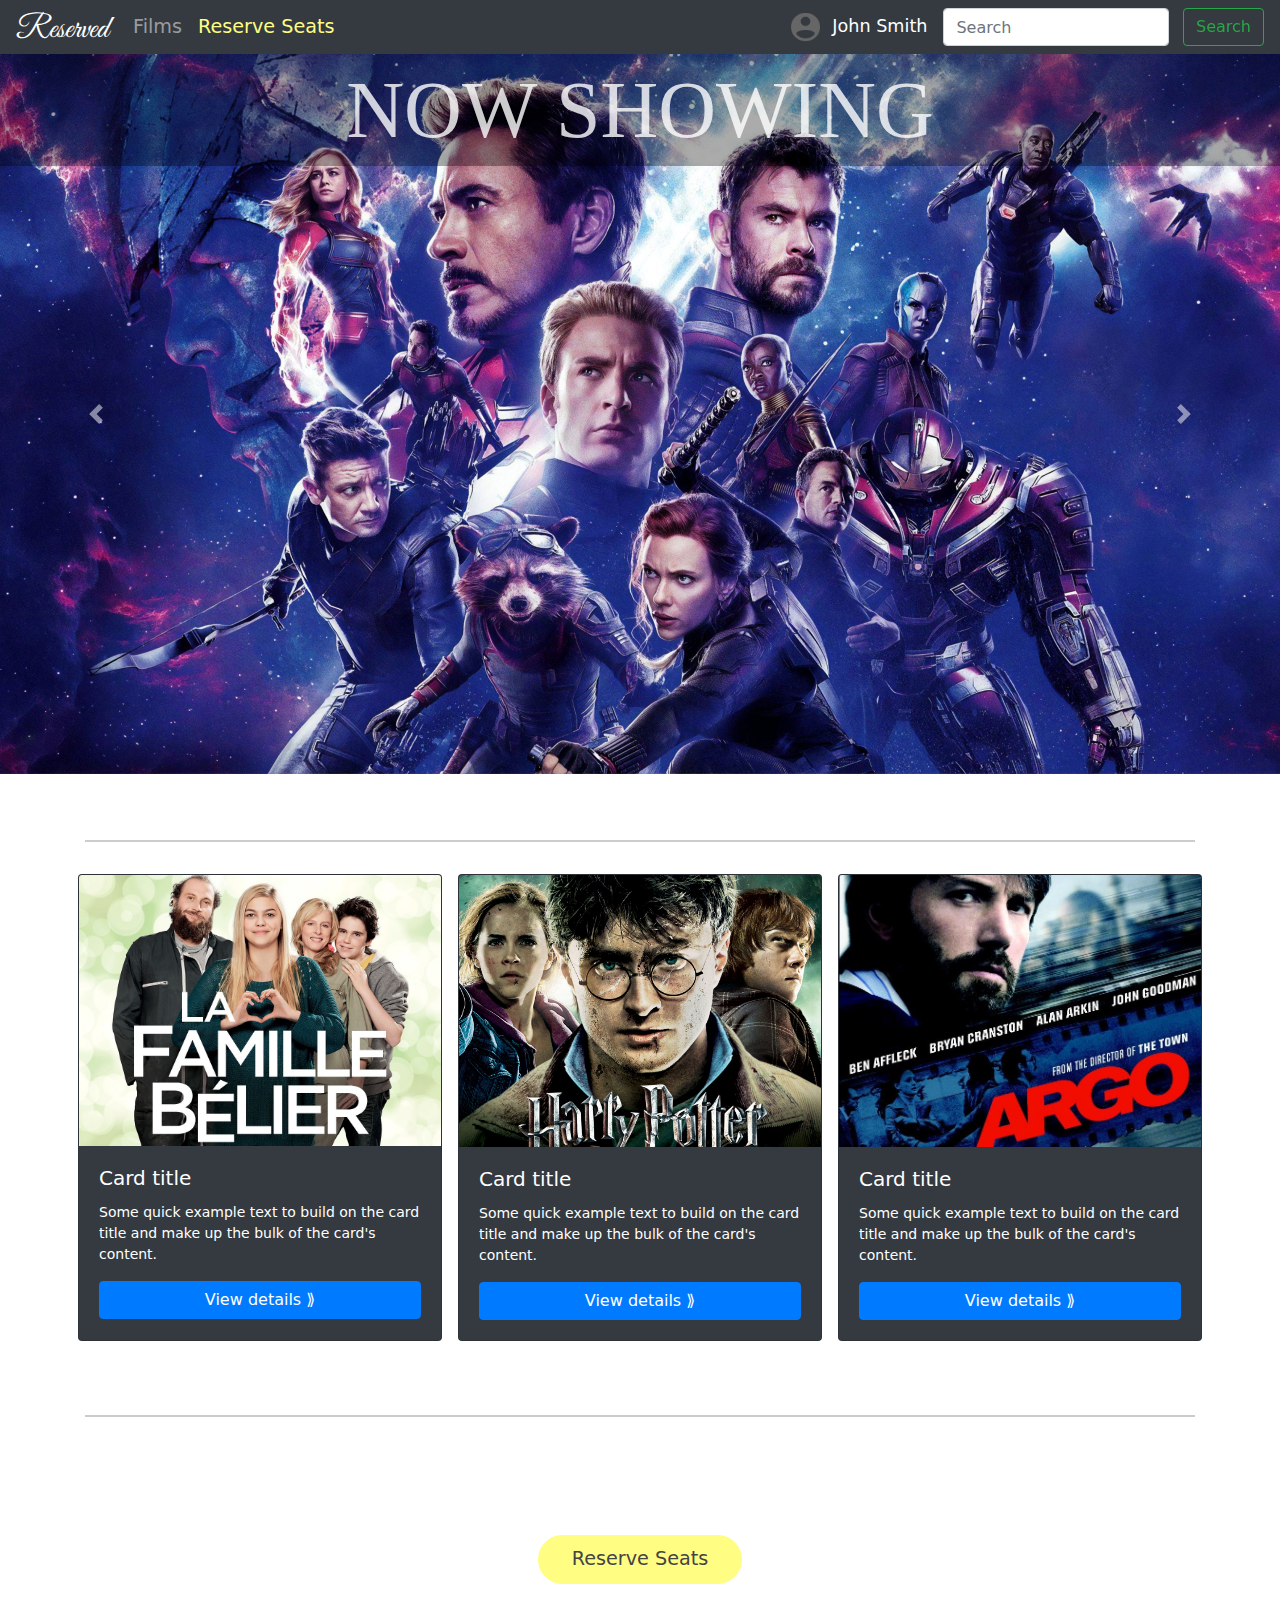
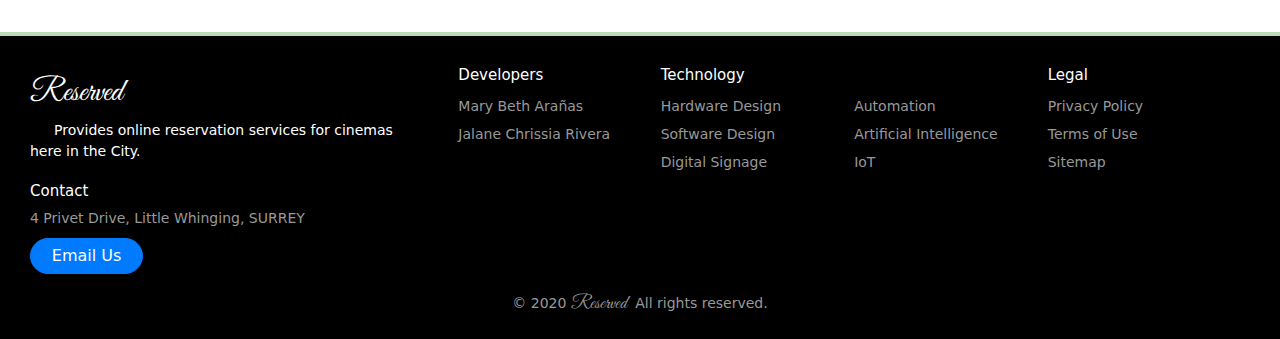
==== index.html @ 089e85db "Minor" ====
<!DOCTYPE html>

<head>
    <meta charset="utf-8">
    <meta name="viewport" content="width=device-width, initial-scale=1, shrink-to-fit=no">
    <link rel="stylesheet" href="css/bootstrap.min.css">
    <link rel="stylesheet" href="css/style.css">
    <title>Reserved</title>
</head>

<body>    
    <nav class="mrs-navigation navbar navbar-expand-lg navbar-dark bg-dark ">
        <a class="mrs-brand navbar-brand" href="index.html">Reserved</a>
        <button class="navbar-toggler" type="button" data-toggle="collapse" data-target="#navbarToggle" aria-controls="navbarToggle" aria-expanded="false" aria-label="Toggle navigation">
            <span class="navbar-toggler-icon"></span>
        </button>
        <div class="collapse navbar-collapse" id="navbarToggle">
            <ul class="mrs-navigation-list navbar-nav mr-auto">
                <li class="mrs-navigation-link nav-item">
                    <a class="nav-link" href="films.html">Films</a>
                </li>
                <li class="mrs-navigation-link mrs-navigation-link-reserve nav-item">
                    <a class="nav-link" href="reserve.html">Reserve Seats</a>
                </li>
                <!--li class="nav-item dropdown">
                    <a class="nav-link dropdown-toggle" href="#" id="navbarDropdown" role="button" data-toggle="dropdown" aria-haspopup="true" aria-expanded="false">
                      Dropdown
                    </a>
                    <div class="dropdown-menu" aria-labelledby="navbarDropdown">
                        <a class="dropdown-item" href="#">Action</a>
                        <a class="dropdown-item" href="#">Another action</a>
                        <div class="dropdown-divider"></div>
                        <a class="dropdown-item" href="#">Something else here</a>
                    </div>
                </li-->
            </ul>
            <section class="mrs-user navigation-link">
                <img class="mrs-user-avatar" src="img/user-avatar.png">
                <span>John Smith</span>
            </section>
            <form class="mrs-nav-search form-inline my-2 my-lg-0">
                <input class="form-control mr-sm-2" type="search" placeholder="Search" aria-label="Search">
                <button class="btn btn-outline-success my-2 my-sm-0" type="submit">Search</button>
            </form>
        </div>
    </nav>
    <main class="mrs-home">
        <div class="mrs-section mrs-now-showing">
            <h2>NOW SHOWING</h2>
            <div class="mrs-now-showing-content">
                <div id="carouselExampleControls" class="carousel slide" data-ride="carousel">
                    <div class="carousel-inner">
                        <div class="carousel-item active">
                            <img src="img/ae/ae-lg.jpeg" class="d-block w-100" alt="...">
                        </div>
                        <div class="carousel-item">
                            <img src="img/lfb/lfb-lg.jpeg" class="d-block w-100" alt="...">
                        </div>
                        <div class="carousel-item">
                            <img src="img/vbr/vbr-lg.png" class="d-block w-100" alt="...">
                        </div>
                    </div>
                    <a class="carousel-control-prev" href="#carouselExampleControls" role="button" data-slide="prev">
                        <span class="carousel-control-prev-icon" aria-hidden="true"></span>
                        <span class="sr-only">Previous</span>
                    </a>
                    <a class="carousel-control-next" href="#carouselExampleControls" role="button" data-slide="next">
                        <span class="carousel-control-next-icon" aria-hidden="true"></span>
                        <span class="sr-only">Next</span>
                    </a>
                </div>
            </div>
        </div>
        <div class="mrs-featured mrs-section container">
            <h2>Featured Films</h2>
            <div class="row mrs-featured-content">
                <div class="mrs-featured-film card col-sm bg-dark">
                    <img src="img/lfb/lfb-sm.jpg" class="card-img-top" alt="...">
                    <div class="card-body">
                        <h5 class="card-title">Card title</h5>
                        <p class="card-text">Some quick example text to build on the card title and make up the bulk of the card's content.</p>
                        <a href="#" class="btn btn-primary">View details &#10219</a>
                    </div>
                </div>

                <div class="mrs-featured-film card col-sm bg-dark">
                    <img src="img/dh/dh2-sm.jpg" class="card-img-top" alt="...">
                    <div class="card-body">
                        <h5 class="card-title">Card title</h5>
                        <p class="card-text">Some quick example text to build on the card title and make up the bulk of the card's content.</p>
                        <a href="#" class="btn btn-primary">View details &#10219</a>
                    </div>
                </div>

                <div class="mrs-featured-film card col-sm bg-dark">
                    <img src="img/ar/ar-sm.jpeg" class="card-img-top" alt="...">
                    <div class="card-body">
                        <h5 class="card-title">Card title</h5>
                        <p class="card-text">Some quick example text to build on the card title and make up the bulk of the card's content.</p>
                        <a href="#" class="btn btn-primary">View details &#10219</a>
                    </div>
                </div>
            </div>
        </div>
        <div class="mrs-reserve-cta mrs-section container">
            <h2>Want to reserve a ticket?</h2>
            <div class="mrs-reserve-cta-content">
                <p class="mrs-paragraph">Reserve ticket now before they run out. Bring your family and friends. Make it an fun day for everyone</p><br>
                <a href="reserve.html" class="mrs-reserve-cta-btn">Reserve Seats</a>
            </div>            
        </div>
    </main>

    <!--100 Tula Para Kay Stella
Argo
Avengers: endgame
La Famille Belier
On Vodka, Beer and Regrets
Harry Potter and the Deathly Hallows - Part 1
Harry Potter and the Deathly Hallows - Part 2
-->

    <script src="js/jquery-3.4.1.slim.min.js"></script>
    <script src="js/popper.min.js"></script>
    <script src="js/bootstrap.min.js"></script>

    <footer class="mrs-footer row">
        <div class="mrs-footer-addr col-sm">
            <h1 class="mrs-brand footer-logo">Reserved</h1>
            <p class="mrs-footer-desc mrs-paragraph">Provides online reservation services for cinemas here in the City.</p>
            <h2>Contact</h2>
            <address>
                  4 Privet Drive, Little Whinging, SURREY<br>
                  <a class="mrs-footer-btn btn btn-primary" href="mailto:jalane.rivera.aws@gmail.com">Email Us</a>
            </address>
        </div>

        <ul class="mrs-footer-nav col-sm">
            <li class="nav-item">
                <h2 class="nav-title">Developers</h2>

                <ul class="nav-ul">
                    <li>
                        <a>Mary Beth Arañas</a>
                    </li>

                    <li>
                        <a>Jalane Chrissia Rivera</a>
                    </li>
                </ul>
            </li>
            <li class="nav-item nav-item-extra">
                <h2 class="nav-title">Technology</h2>
                <ul class="nav-ul nav-ul-extra">
                    <li><a href="#">Hardware Design</a></li>
                    <li><a href="#">Software Design</a></li>
                    <li><a href="#">Digital Signage</a></li>
                    <li><a href="#">Automation</a></li>
                    <li><a href="#">Artificial Intelligence</a></li>
                    <li><a href="#">IoT</a></li>
                </ul>
            </li>

            <li class="nav-item">
                <h2 class="nav-title">Legal</h2>
                <ul class="nav-ul">
                    <li><a href="#">Privacy Policy</a></li>
                    <li><a href="#">Terms of Use</a></li>
                    <li><a href="#">Sitemap</a></li>
                </ul>
            </li>
        </ul>

        <div class="mrs-footer-copy">
            <span>&copy; 2020 <span class="mrs-brand">Reserved</span> All rights reserved.</span>
        </div>
    </footer>
</body>
</html>
---- css/style.css ----
@font-face{
    font-family: "GreatVibes-Regular";
    src: url('../font/GreatVibes-Regular.ttf');
}

@font-face{
    font-family: "Monoton-Regular";
    src: url('../font/Monoton-Regular.ttf');
    /*url('Thonburi-Bold.eot');*/ /* IE */
}

@font-face{
    font-family: "Anton-Regular";
    src: url('../font/Anton-Regular.ttf');
}

html{
    width: 100%;
    overflow-x: hidden;
}

body{
    background-image: url('../img/admission-2974645_1920.jpg');
    background-repeat: no-repeat;
    background-size: cover;
    color: white;
    font-family: acumin-pro, system-ui, sans-serif;
    margin: 0;
    display: grid;
    grid-template-rows: auto 1fr auto;
    font-size: 14px;
    align-items: start;
    min-height: 100vh;
    width: 100%;
}

main{
  width: 100%;
  margin: 64px 0 32px 0;
}

main.mrs-home{
  margin-top: 0px;
}

.mrs-navigation{
    z-index: 501;
    font-size: 1.1rem;
    line-height: 1.0em
}

.mrs-brand{
    font-family: "GreatVibes-Regular",sans-serif !important;
    font-size: 2.0rem;
    margin-top: 8px;
}

.mr-brand.nav-brand{  
    margin-left: 24px;
    margin-right: 24px; 
}

.mrs-navigation-list > .mrs-navigation-link{
    alignment-baseline: baseline;
    font-size: 1.2rem;
    /*font-weight: 600;
    margin: auto 4px;*/
}

.mrs-navigation-list > .mrs-navigation-link, .mrs-nav-search{
    text-align-last: left;
    display: block;
}

.mrs-navigation-link.mrs-navigation-link-reserve > a{
    color: #FFFD82 !important;
}

.mrs-navigation-link.mrs-navigation-link-reserve:hover > a{
    text-decoration: underline;
    color: #FFFFE8 !important;
}

.mrs-navigation-link.mrs-navigation-link-reserve.active > a{
    text-decoration: underline;
}

.mrs-user{
    /*text-align: right;*/
    padding: 0 16px;
}

.mrs-user > span{
    vertical-align: middle;
}

.mrs-user-avatar{
    width: 2.4rem;
    padding-right: 4px;
}

@media (max-width: 992px){
    section.mrs-user{
        padding: 8px;
        background-color: #FFFD82;
        color: #555;
    } 
}

.mrs-section{
    margin-top: 16px;
    margin-bottom: 16px;
}

.mrs-section > h2{
    text-align: center;
    margin-top: 16px;
    margin-bottom: 24px;
    padding-bottom: 8px;
    font-family: "Anton-Regular";
    font-size: 2.5em;
    border-bottom: 2px solid #CCCCCC;
    display: block;
}

.mrs-paragraph{
    text-indent: 24px;
}

.mrs-now-showing{
    margin: 0;
}

.mrs-now-showing > h2{
    color: rgba(255, 255, 255, 0.8);
    position: absolute;
    top: 38px;
    padding: 8px 8px;
    width: 100%;
    text-align: center;
    display: inline;
    z-index: 500;
    font-size: 5.0rem !important;
    background-color: rgba(0, 0, 0, 0.33);
    border-bottom: none;
    max-height: 320px
}

.mrs-featured-content > .card{
    margin: 8px;
    padding: 0;
}

.mrs-featured-film a{
    display: block;
}

.mrs-reserve-cta-content > p{
    width: 92%;
    font-size: 1.2rem;
    text-indent: 5.0rem;
}

.mrs-reserve-cta-btn{
    padding: 8px 32px;
    background-color: #FFFD82;
    border-radius: 36px;
    font-size: 1.2rem;
    color: #444444;
    border: 2px solid #FFFD82;
    width: fit-content;
    display: block;
    margin: 0 auto;
}

.mrs-reserve-cta-btn:hover{
    text-decoration: none;
    color: #FFFD82;
    background-color: transparent;
}

.mrs-films{  
    margin: 24px;
}

.mrs-films > .card.mrs-film{  
    background: transparent!important;
    border: none;
}

.card.mrs-film {
    position: relative;
    overflow: hidden;
}

.card:hover .mrs-film-img:before {
    bottom: 0;
}

.card .mrs-film-img img {
    width: 100%;
    transition: 0.5s;
}

.card:hover .mrs-film-img img {
    filter: blur(2px);
    transform: translateY(-30px);
}

.mrs-film-details {
    position: absolute;
    padding: 24px;
    width: 100%;
    height: 74%;
    bottom: -290px;
    left: 0;
    box-sizing: border-box;
    transition: 0.5s;
    z-index: 2;
}

.card:hover .mrs-film-details {
    bottom: 0;
}

.mrs-film-details h2 {
    color: #fff;
    margin: 0;
    padding: 0;
    font-size: 20px;
    text-overflow: ellipsis;
    white-space: nowrap;
    overflow: hidden;
}

.card:hover .mrs-film-details h2 {
    color: #fff;
    margin: 0;
    padding: 0;
    font-size: 20px;
    text-overflow: unset;
    white-space: unset;
    overflow: unset;
}

.mrs-film-details h2 span {
    font-size: 14px;
    color: #ff9800;
}

.mrs-film-rating {
    position: relative;
    padding: 5px, 0;
}

.mrs-film-rating .fa {
    color: #f7f406;
    margin-right: 2px;
    font-size: 16px;
}

.mrs-film-rating span {
    color: #fff;
    padding: 0 5px;
}

.mrs-film-tags {
    position: relative;
    margin-top: 5px;
}

.mrs-film-tags span {
    padding: 2px 5px;
    margin-right: 2px;
    color: #fff;
    display: inline-block;
    border-radius: 4px;
}

.mrs-film-tags span.fantasy {
    background: #7206f7;
}

.mrs-film-tags span.scifi {
    background: #f70661;
}

.mrs-film-info {
    margin-top: 8px;
    color: #fff;
}

.mrs-film-info p {
    margin: 15px, 10px;
}

/*.star {
    position: relative;
}

.star h4 {
    margin: 0;
    padding: 0;
    font-size: 20px;
    color: #f7f406
}

.star ul {
    margin: 10px 0 0;
    padding: 0;
    display: flex;
}

.star ul li {
    list-style: none;
    width: 45px;
    height: 45px;
    background: #fff;
    border-radius: 50%;
    overflow: hidden;
    margin-right: 6px;
    border: 2px solid #fff;
}

.star ul li img {
    width: 100%;
}*/

.mrs-reserve-film > div{
    padding: 0;
}

.mrs-reserve-sched{
    /*background-color: #343a40d6;*/
    border: none;
}

.mrs-reserve-sched-table{
    margin: 0 auto;
}

.mrs-reserve-title{
    font-size: 2.0rem;
    color: white;
    text-transform: capitalize;
}

.mrs-reserve-sched-table thead tr{
    color: #444444;
    background-color: #FFFD82;
}

.mrs-reserve-sched-table tbody{
    color: white;
}

.mrs-reserve-sched-table tr{
    text-align: center;
    line-height: 1.4em;
}

.mrs-reserve-sched-table a{
    text-decoration: none;
    padding: .2rem 1.2rem;
    color: #444444;
    background-color: #FFFD82;
    border-radius: 1.0rem;
    border: 2px solid #FFFD82;
}

.mrs-reserve-search{
    margin-top: 64px;
    margin-bottom: 64px;
}

.mrs-reserve-search .form-group {
    width: 100%;
}

.mrs-reserve-search input[type="search"]{
    background-color: transparent;
    border-left: 0px;
    border-right: 0px;
    border-top: 0px;
    border-radius: 0px;
    text-align: center;
    color: white;
    font-size: 1.4rem;
}

.mrs-reserve-search input[type="search"]:focus{
    border: none;
}

.mrs-reserve-search-results{
    font-size: 0.8rem;
}

.mrs-reserve-search-results .mrs-film-details {
    position: absolute;
    padding: 24px;
    width: 100%;
    height: 74%;
    bottom: -180px;
    left: 0;
    box-sizing: border-box;
    transition: 0.5s;
    z-index: 2;
}

.mrs-reserve-search-results > p{
    font-size: 1.4rem;
    display: block;
    text-align: center;
    text-transform: uppercase;
}

/**.mrs-film-details {
    bottom: -290px;
}**/

/*FOOTER CSS*/

.mrs-footer {
    display: flex;
    flex-flow: row wrap;
    padding: 30px 30px 20px 30px;
    background-color: black;
    border-top: 4px solid #BAD9B5;
}

.mrs-footer > * {
    flex:  1 100%;
}

.mrs-footer-addr {
    margin-right: 1.25em;
}

.mrs-footer-addr h2 {
    margin-top: 1.3em;
    font-size: 15px;
    font-weight: 400;
}

.nav-title {
    font-weight: 400;
    font-size: 15px;
}

.mrs-footer address {
    font-style: normal;
    color: #999;
}

.mrs-footer-btn {
    display: flex;
    align-items: center;
    justify-content: center;
    height: 36px;
    max-width: max-content;
    border-radius: 100px;
    line-height: 0;
    margin: 0.6em 0;
    font-size: 1rem;
    padding: 0 1.3em;
}

.mrs-footer ul {
    list-style: none;
    padding-left: 0;
}

.mrs-footer li {
    line-height: 2em;
}

.mrs-footer a {
    text-decoration: none;
}

.mrs-footer-nav {
    display: flex;
    flex-flow: row wrap;
}

.mrs-footer-nav > * {
    flex: 1 50%;
    margin-right: 1.25em;
}

.nav-ul a {
    color: #999;
}

.nav-ul-extra {
    column-count: 2;
    column-gap: 1.25em;
}

.mrs-footer-copy {
    display: block;
    color: #999;
    text-align: center;
}

.mrs-footer-copy .mrs-brand{
  font-size: 1.2rem;
  margin-right: 4px;
}
  
.mrs-footer-copy-links {
    display: flex;
    align-items: center;
}

.heart {
    color: #2f2f2f;
}

@media screen and (min-width: 24.375em) {
    .mrs-footer-legal .mrs-footer-legal-links {
      margin-left: auto;
    }
}

@media screen and (min-width: 40.375em) {
    .mrs-footer-nav > * {
        flex: 1;
    }
    
    .nav-item-extra {
        flex-grow: 2;
    }
    
    .mrs-footer-addr {
        flex: 1 0px;
    }
    
    .mrs-footer-nav {
        flex: 2 0px;
    }
}
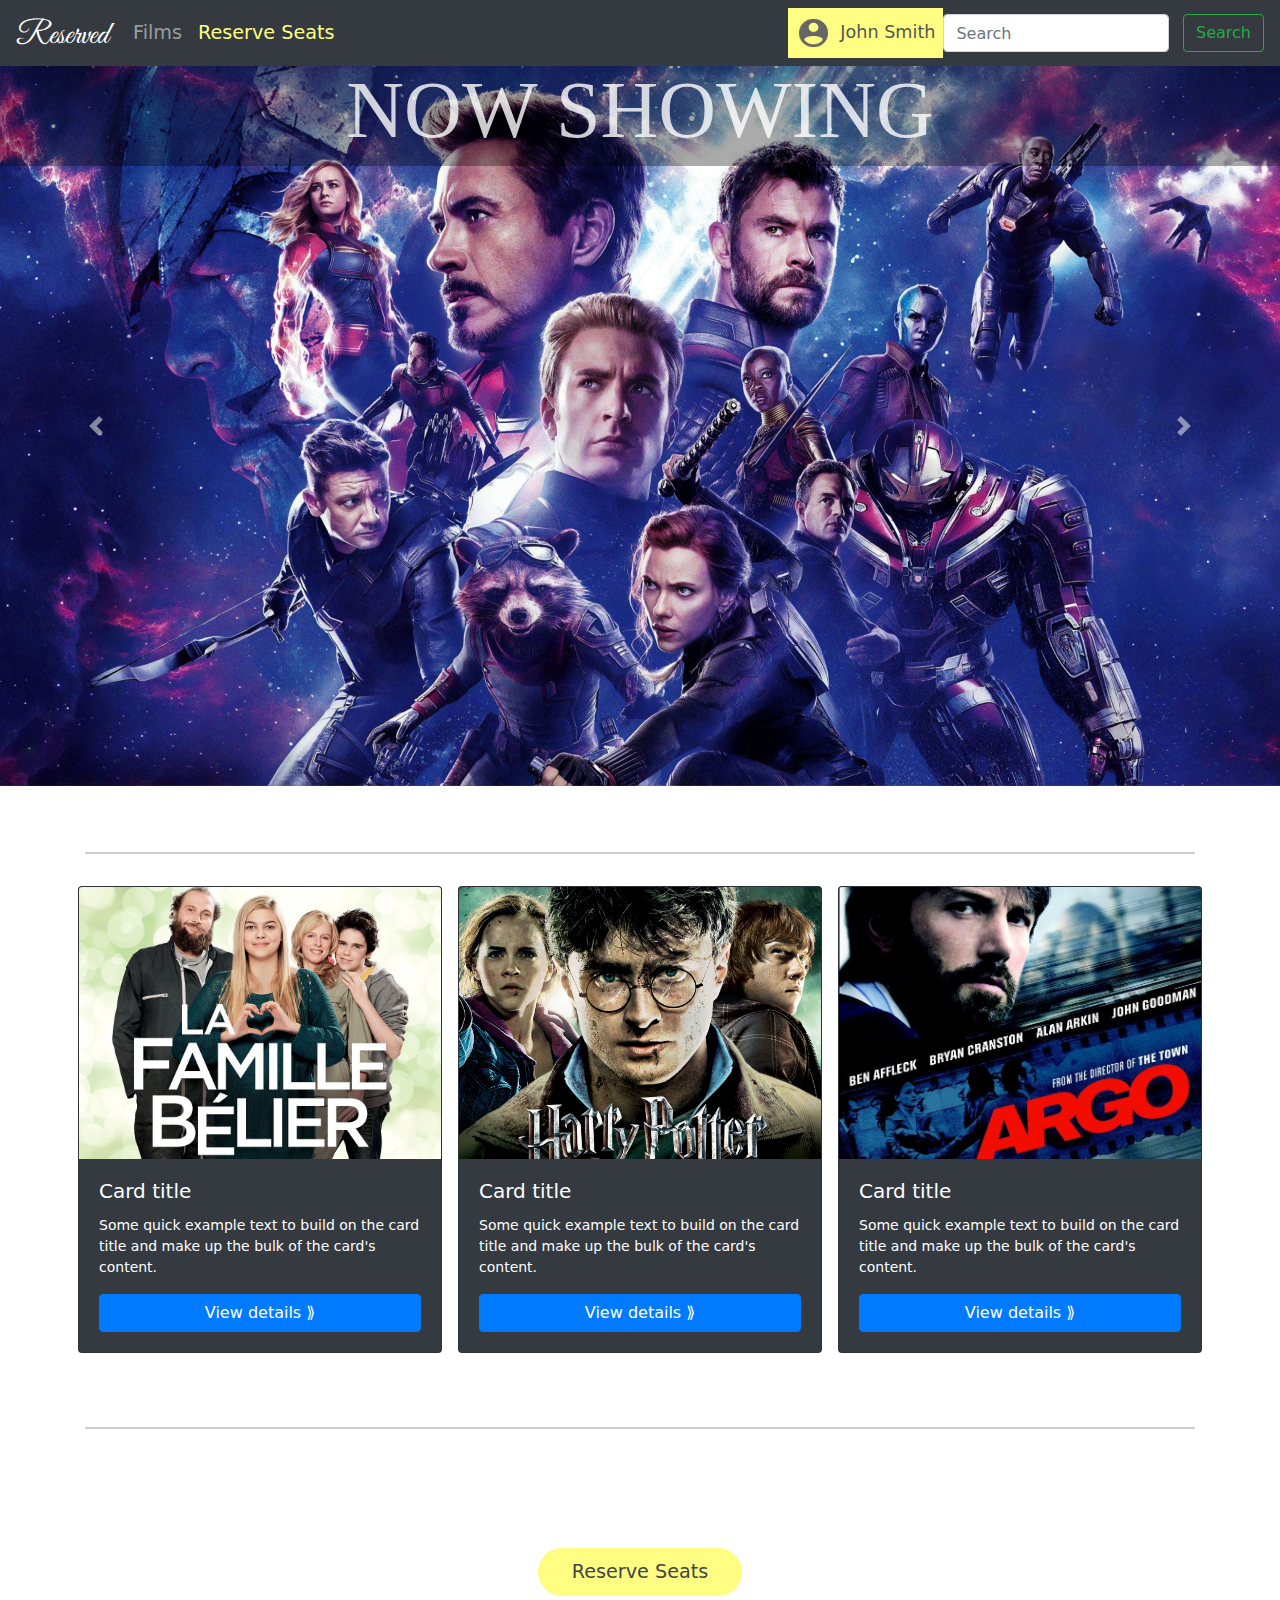
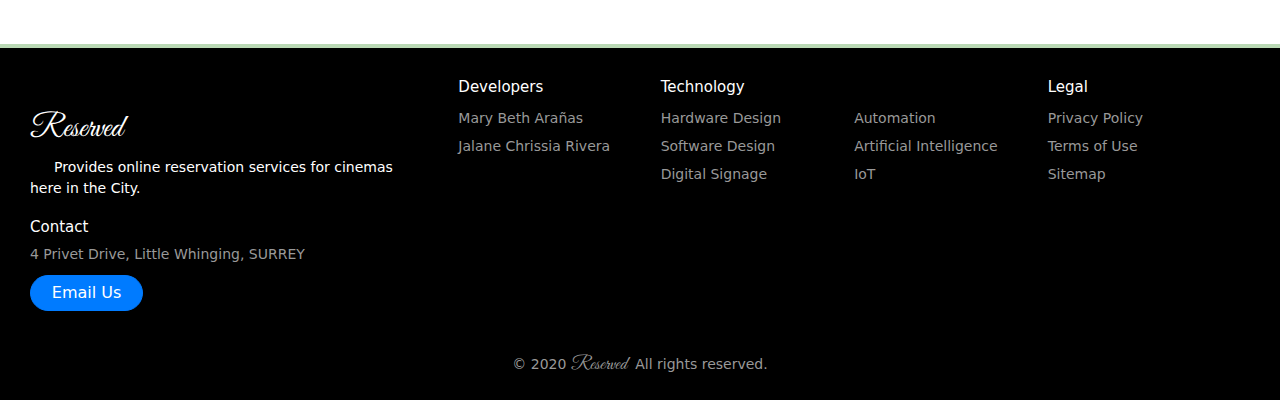
==== commit 0375ad7a: "reserved-movies.html and some minor updates" ====
--- a/index.html
+++ b/index.html
@@ -5,7 +5,7 @@
     <meta name="viewport" content="width=device-width, initial-scale=1, shrink-to-fit=no">
     <link rel="stylesheet" href="css/bootstrap.min.css">
     <link rel="stylesheet" href="css/style.css">
-    <title>Reserved</title>
+    <title>Reserved Home</title>
 </head>
 
 <body>    
--- a/css/style.css
+++ b/css/style.css
@@ -43,6 +43,9 @@
   margin-top: 0px;
 }
 
+.row > div{
+    padding-top: 24px;
+}
 .mrs-navigation{
     z-index: 501;
     font-size: 1.1rem;
@@ -97,14 +100,6 @@
 .mrs-user-avatar{
     width: 2.4rem;
     padding-right: 4px;
-}
-
-@media (max-width: 992px){
-    section.mrs-user{
-        padding: 8px;
-        background-color: #FFFD82;
-        color: #555;
-    } 
 }
 
 .mrs-section{
@@ -211,8 +206,8 @@
     position: absolute;
     padding: 24px;
     width: 100%;
-    height: 74%;
-    bottom: -290px;
+    height: 52%;
+    bottom: -60%;
     left: 0;
     box-sizing: border-box;
     transition: 0.5s;
@@ -222,6 +217,16 @@
 .card:hover .mrs-film-details {
     bottom: 0;
 }
+
+.mrs-film-details  .mrs-film-info, .mrs-film-reserve{
+    display: none;
+}
+
+.card:hover .mrs-film-details .mrs-film-info, .mrs-film-reserve{
+    bottom: 0;
+    display: unset;
+}
+
 
 .mrs-film-details h2 {
     color: #fff;
@@ -291,8 +296,10 @@
 }
 
 .mrs-film-info p {
-    margin: 15px, 10px;
-}
+    margin: 15px 10px;
+}
+
+
 
 /*.star {
     position: relative;
@@ -335,7 +342,7 @@
     border: none;
 }
 
-.mrs-reserve-sched-table{
+.mrs-table{
     margin: 0 auto;
 }
 
@@ -345,21 +352,21 @@
     text-transform: capitalize;
 }
 
-.mrs-reserve-sched-table thead tr{
+.mrs-table thead tr{
     color: #444444;
     background-color: #FFFD82;
 }
 
-.mrs-reserve-sched-table tbody{
+.mrs-table tbody{
     color: white;
 }
 
-.mrs-reserve-sched-table tr{
+.mrs-table tr{
     text-align: center;
     line-height: 1.4em;
 }
 
-.mrs-reserve-sched-table a{
+.mrs-table a{
     text-decoration: none;
     padding: .2rem 1.2rem;
     color: #444444;
@@ -540,4 +547,434 @@
     .mrs-footer-nav {
         flex: 2 0px;
     }
+}
+
+.mrs-film-reserve a{
+    text-decoration: none;
+    padding: .2rem 1.2rem;
+    color: #444444;
+    background-color: #FFFD82;
+    border-radius: 1.0rem;
+    border: 2px solid #FFFD82;
+}
+
+/* The Modal (background) */
+.modal {
+  display: none; /* Hidden by default */
+  position: fixed; /* Stay in place */
+  z-index: 1; /* Sit on top */
+  left: 0;
+  top: 0;
+  width: 100%; /* Full width */
+  height: 100%; /* Full height */
+  overflow: auto; /* Enable scroll if needed */
+  background-color: rgb(0,0,0); /* Fallback color */
+  background-color: rgba(0,0,0,0.4); /* Black w/ opacity */
+}
+
+/* Modal Content/Box */
+.modal-content {
+  background-color: #fefefe;
+  margin: 15% auto; /* 15% from the top and centered */
+  padding: 20px;
+  border: 1px solid #888;
+  width: 80%; /* Could be more or less, depending on screen size */
+  color: #000000;
+  font-size: 62.5%; 
+}
+
+/* The Close Button */
+/*.close {
+  color: #aaa;
+  float: right;
+  font-size: 28px;
+  font-weight: bold;
+}
+
+.close:hover,
+.close:focus {
+  color: black;
+  text-decoration: none;
+  cursor: pointer;
+}*/
+
+/*MODAL CONTENT*/
+
+.main-wrapper
+{
+    border-radius: 15px 15px 15px 15px;
+    -moz-border-radius: 15px 15px 15px 15px;
+    -webkit-border-radius: 15px 15px 15px 15px;
+    border: none;
+    -webkit-box-shadow: 0px 20px 10px 10px rgba(0,0,0,0.1);
+    -moz-box-shadow: 0px 20px 10px 10px rgba(0,0,0,0.1);
+    box-shadow: 0px 20px 10px 10px rgba(0,0,0,0.1);
+}
+
+.basket-header
+{
+    border-radius: 15px 0 0 0;
+    -moz-border-radius: 15px 0 0 0;
+    -webkit-border-radius: 15px 0 0 0;
+    padding-left: 25px !important;
+}
+
+.creditcard-header
+{
+    border-radius: 0 15px 0 0;
+    -moz-border-radius: 0 15px 0 0;
+    -webkit-border-radius: 0 15px 0 0;
+    padding-left: 35px !important;
+}
+
+.panel-wrapper
+{
+}
+
+.panel-header
+{
+    background: #166D9A;
+    height: 80px;
+    padding: 15px 20px 0 20px;
+}
+
+.panel-wrapper .basket-header .column-titles
+{
+    color: #A2C6DD;
+    padding: 0;
+    margin: 0;
+    /* font-family: 'Anton', sans-serif; */
+    display: none;
+    visibility: hidden;
+}
+
+.fix-overflow
+{
+    padding-right: 5px !important;
+}
+
+.panel-wrapper .basket-body
+{
+    overflow-x: hidden;
+    overflow-y: auto;
+}
+
+.panel-wrapper .creditcard-body
+{
+    padding: 30px 40px 0 40px;
+}
+
+.panel-wrapper .panel-body
+{
+    font-weight: 400;
+    font-size: 1.2em;
+    outline: none !important;
+    min-height: 350px;
+    max-height: 350px;
+}
+
+.basket-body
+{
+    background: #F9F9F9;
+}
+
+.creditcard-body
+{
+    background: white;
+}
+
+.basket-body .row.product
+{
+    margin: 5px 0 5px 0;
+    padding:  5px 0 5px 0;
+    border-bottom: solid 1px #eeeeee;
+}
+
+.basket-body .row.product div
+{
+    color: #777879;
+    padding: 0 10px 0 10px;
+}
+
+.basket-body .row.product .product-image
+{
+}
+
+.product-image img
+{
+    -o-object-fit: contain;
+    object-fit: contain;
+    width: 100%;
+    min-width: 100%;
+    max-width: 100%;
+    max-height: 80px;
+}
+
+.card-wrapper
+{
+    height: 100%;
+}
+
+.padding-top-10
+{
+    padding-top: 10px !important;
+}
+
+.padding-top-20
+{
+    padding-top: 20px !important;
+}
+
+.padding-horizontal-40
+{
+    padding: 0 40px 0 40px;
+}
+
+.align-right
+{
+    text-align: right;
+}
+
+.align-center
+{
+    text-align: center;
+}
+
+.emphasized
+{
+    /* font-family: 'Anton', sans-serif; */
+    /* font-family: 'Roboto Condensed', sans-serif; */
+    /* font-family: 'Raleway', sans-serif; */
+    font-family: 'Open Sans', sans-serif;
+    font-weight: 600;
+    font-size: 1.6em;
+    color: white;
+}
+
+.description
+{
+    /* font-family: 'Anton', sans-serif; */
+    /* font-family: 'Roboto Condensed', sans-serif; */
+    /* font-family: 'Raleway', sans-serif; */
+    font-family: 'Open Sans', sans-serif;
+    font-weight: 400;
+    font-size: 1.2em;
+    color: #A2C6DD;
+}
+
+.panel-footer
+{
+    padding-top: 10px;
+    height: 150px;
+}
+
+.basket-footer
+{
+    background: #166D9A;
+    border-radius: 0 0 0 15px;
+    -moz-border-radius: 0 0 0 15px;
+    -webkit-border-radius: 0 0 0 15px;
+}
+
+.basket-footer .title, .basket-footer .subtitle
+{
+}
+
+.creditcard-footer
+{
+    background: white;
+    border-radius: 0 0 15px 0;
+    -moz-border-radius: 0 0 15px 0;
+    -webkit-border-radius: 0 0 15px 0;
+    padding: 75px 30px 0 30px;
+}
+
+.basket-footer .row .subtitle, .basket-footer .row .title
+{
+}
+
+.panel-footer hr
+{
+    margin: 3px 0 3px 0;
+    display: block;
+    height: 1px;
+    border: 0;
+    border-top: 1px solid #197fb3;
+    padding: 0;
+}
+
+.panel-footer button
+{
+    border: solid 1px #166D9A;
+    background: #166D9A;
+    font-family: 'Open Sans', sans-serif;
+    font-weight: 600;
+    color: white;
+    font-size: 1.3em;
+    text-transform: uppercase;
+    padding: 10px 15px 11px 15px;
+    border-radius: 5px;
+    -moz-border-radius: 5px;
+    -webkit-border-radius: 5px;
+}
+
+.panel-footer button:hover
+{
+    cursor: pointer;
+}
+
+button.cancel
+{
+    background: white;
+    color: #166D9A;
+}
+
+button.cancel:hover
+{
+    background: #ff0000;
+    border-color: #ff0000;
+    color: white;
+}
+
+button.confirm:hover
+{
+    background: #00b300;
+    border-color: #00b300;
+    color: white;
+}
+
+.dive
+{
+    margin-top: 5px;
+}
+
+.sub
+{
+    font-size: 75%;
+    color: #aaaaaa;
+}
+
+.very
+{
+    font-size: 2.1em;
+}
+
+.creditcard-body form
+{
+    font-size: 1.3em;
+}
+ 
+.creditcard-body form i.fa
+{
+    margin-right: 10px;
+    color: #166D9A;
+}
+
+.creditcard-body form fieldset
+{
+    border-bottom: dotted 2px #D0D0D0;
+    margin-bottom: 25px;
+}
+
+.creditcard-body form input
+{
+    border: none;
+    font-weight: 600;
+    color: #555555;
+    width: 85%;
+    outline: none;
+}
+
+.creditcard-body form input::placeholder
+{
+    color: #D0D0D0;
+}
+
+.creditcard-body form label
+{
+    color:  #aaaaaa;
+}
+
+.additional
+{
+    font-weight: 300;
+    font-size: 80%;
+}
+
+.fa-info-circle
+{
+    color: #aaaaaa !important;
+}
+
+span.month.focused.active
+{
+    background: #166D9A !important;
+    background-image: none !important;
+}
+
+
+@media (max-width: 992px)
+{
+}
+
+@media (max-width: 767px)
+{
+    
+    .basket-header
+    {
+        border-radius: 15px 15px 0 0;
+        -moz-border-radius: 15px 15px 0 0;
+        -webkit-border-radius: 15px 15px 0 0;
+    }
+    
+    .basket-footer
+    {
+        background: #166D9A;
+        border-radius: 0;
+        -moz-border-radius: 0;
+        -webkit-border-radius: 0;
+    }    
+    
+    .creditcard-header
+    {
+        border-radius: 0;
+        -moz-border-radius: 0;
+        -webkit-border-radius: 0;
+    }
+    
+    .creditcard-footer
+    {
+        border-radius: 0 0 15px 15px;
+        -moz-border-radius: 0 0 15px 15px;
+        -webkit-border-radius: 0 0 15px 15px;
+    }
+    
+}
+
+
+
+
+/* Adjustments using Bootstrap breakpoints */
+
+@media (min-width: 576px) {
+
+}
+
+@media (min-width: 768px) {
+
+
+}
+
+@media (min-width: 992px) {    
+    section.mrs-user{
+        padding: 8px;
+        background-color: #FFFD82;
+        color: #555;
+    }
+
+}
+
+@media (min-width: 1200px) {
+
+
 }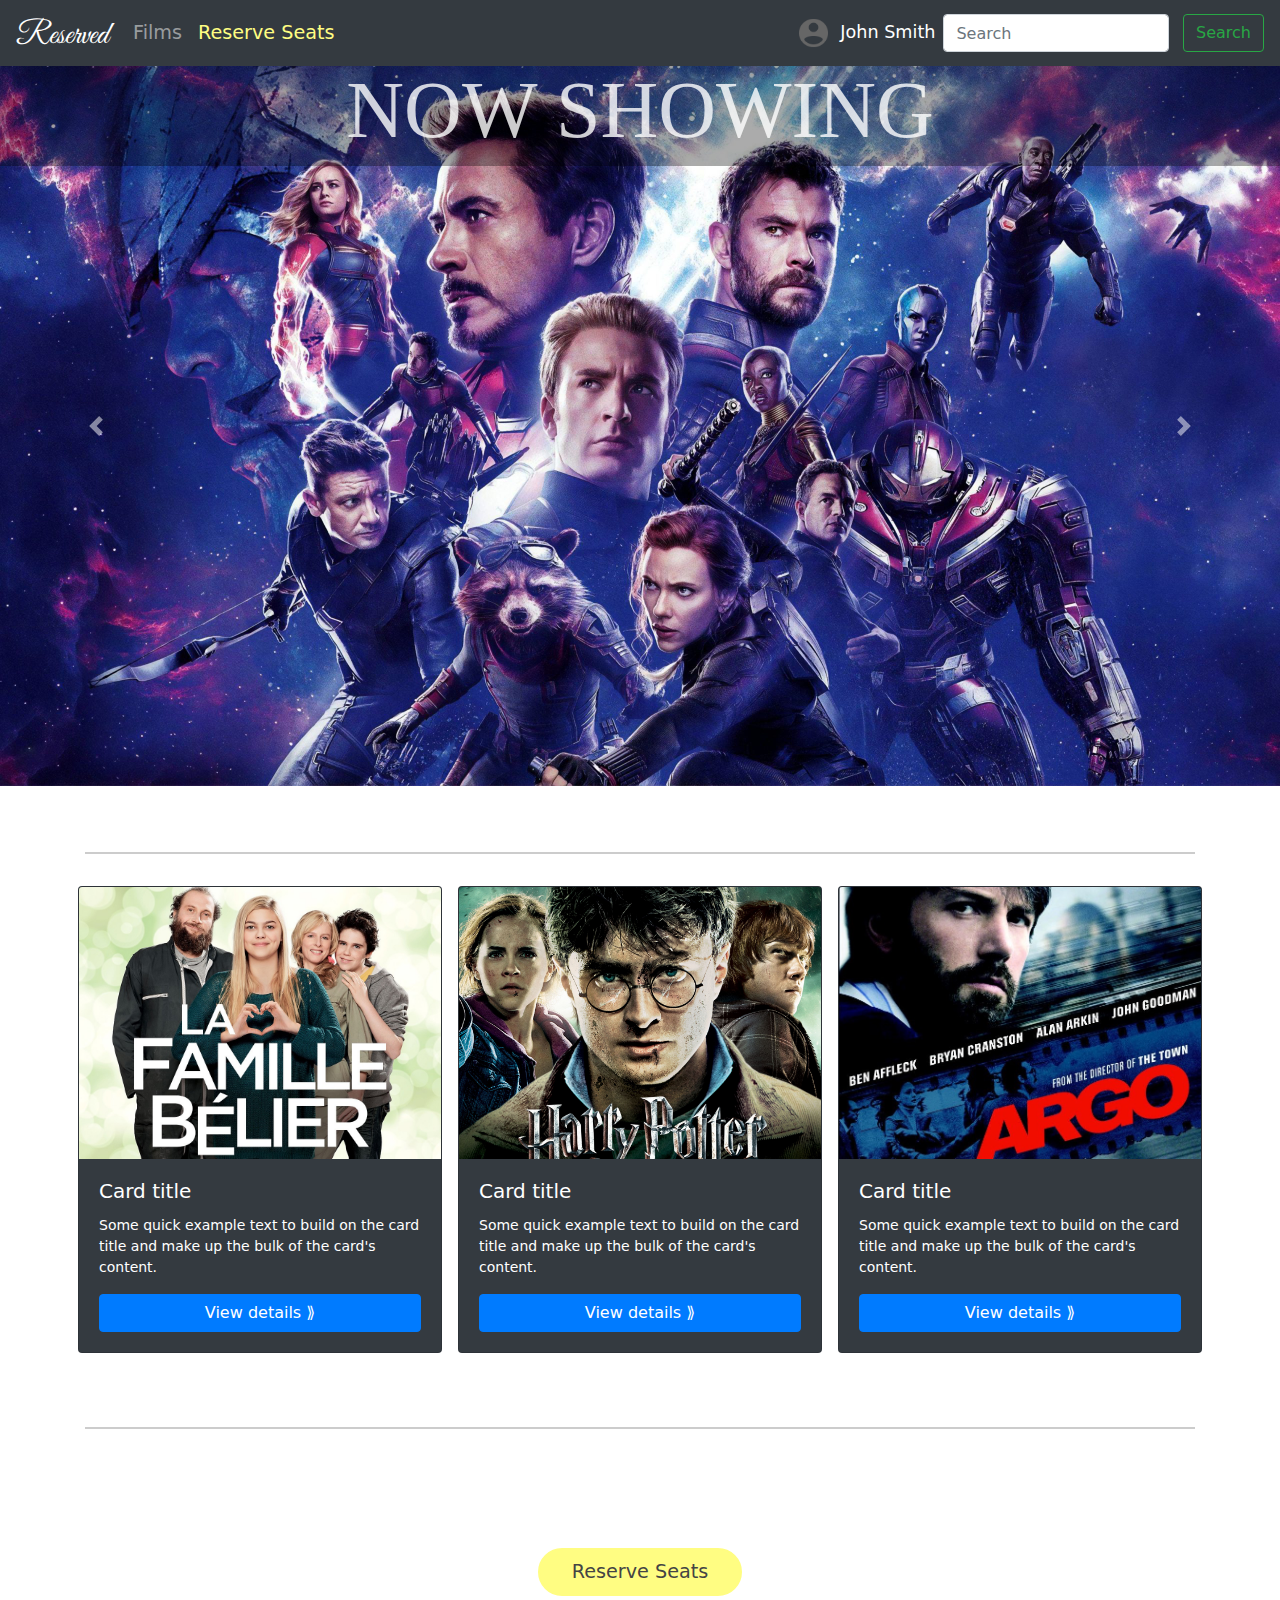
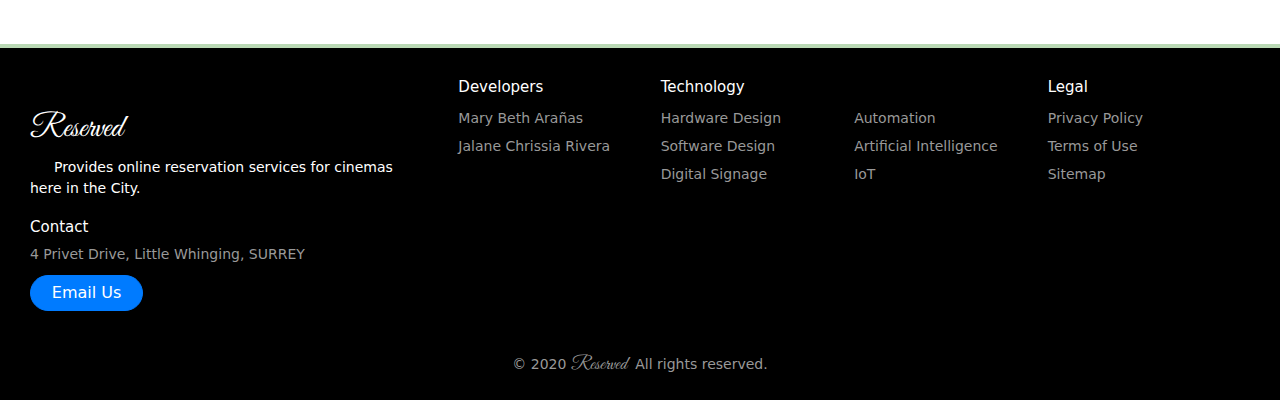
==== commit 594f3f5a: "Submitted static pages" ====
--- a/index.html
+++ b/index.html
@@ -5,7 +5,7 @@
     <meta name="viewport" content="width=device-width, initial-scale=1, shrink-to-fit=no">
     <link rel="stylesheet" href="css/bootstrap.min.css">
     <link rel="stylesheet" href="css/style.css">
-    <title>Reserved Home</title>
+    <title>Reserved</title>
 </head>
 
 <body>    
--- a/css/style.css
+++ b/css/style.css
@@ -34,6 +34,10 @@
     width: 100%;
 }
 
+input[type="date"]{
+    min-width: fit-content
+}
+
 main{
   width: 100%;
   margin: 64px 0 32px 0;
@@ -174,11 +178,8 @@
     background-color: transparent;
 }
 
-.mrs-films{  
-    margin: 24px;
-}
-
 .mrs-films > .card.mrs-film{  
+    padding-top: 36px;
     background: transparent!important;
     border: none;
 }
@@ -206,23 +207,41 @@
     position: absolute;
     padding: 24px;
     width: 100%;
-    height: 52%;
-    bottom: -60%;
+    height: 72%;
+    bottom: -54%;
     left: 0;
     box-sizing: border-box;
     transition: 0.5s;
     z-index: 2;
+    background-color: rgba(0,0,0,0.4);
+    font-size: 0.6rem;
+}
+
+a.mrs-film-reserve{ 
+    text-decoration: none;
+    padding: 0.1rem 0.8rem;
+    color: #FFFFFF;
+    font-size: 0.6rem;
+    background-color: #1bb55f;
+    border-radius: 1.0rem;
+    border: 2px solid #1bb55f;
+    float: right;
+}
+
+a.mrs-table:hover{
+    color: white;
+    background-color: transparent;
 }
 
 .card:hover .mrs-film-details {
     bottom: 0;
 }
 
-.mrs-film-details  .mrs-film-info, .mrs-film-reserve{
+.mrs-film-details .mrs-film-info, .mrs-film-details .mrs-film-reserve{
     display: none;
 }
 
-.card:hover .mrs-film-details .mrs-film-info, .mrs-film-reserve{
+.card:hover .mrs-film-details .mrs-film-info, .card:hover .mrs-film-reserve{
     bottom: 0;
     display: unset;
 }
@@ -299,7 +318,33 @@
     margin: 15px 10px;
 }
 
-
+.reservation-list-button{ display: inline-block; }
+
+.cancel-list-button {  text-decoration: none;
+    padding: .2rem 1.2rem;
+    color: #FFFFFF;
+    background-color: #ff5b6b ;
+    border-radius: 1.0rem;
+    border: 2px solid #ff5b6b;
+}
+
+button.cancel-list-button:hover {   background: #ff0000;
+    background: transparent;
+    color: white; 
+}
+
+.edit-list-button {     text-decoration: none;
+    padding: .2rem 1.2rem;
+    color: #FFFFFF;
+    background-color: #007bff;
+    border-radius: 1.0rem;
+    border: 2px solid #007bff; 
+}
+
+button.edit-list-button:hover {  
+    background: transparent;
+    color: white; 
+}
 
 /*.star {
     position: relative;
@@ -333,6 +378,10 @@
     width: 100%;
 }*/
 
+.mrs-reserve-film p.mrs-rating{
+    color: #FFFD82;
+}
+
 .mrs-reserve-film > div{
     padding: 0;
 }
@@ -344,6 +393,7 @@
 
 .mrs-table{
     margin: 0 auto;
+    background-color: rgba(0,0,0,0.4);
 }
 
 .mrs-reserve-title{
@@ -364,15 +414,21 @@
 .mrs-table tr{
     text-align: center;
     line-height: 1.4em;
+    vertical-align: middle;
 }
 
 .mrs-table a{
     text-decoration: none;
     padding: .2rem 1.2rem;
-    color: #444444;
-    background-color: #FFFD82;
+    color: #FFFFFF;
+    background-color: #1bb55f;
     border-radius: 1.0rem;
-    border: 2px solid #FFFD82;
+    border: 2px solid #1bb55f;
+}
+
+.mrs-table a:hover{
+    color: white;
+    background-color: transparent;
 }
 
 .mrs-reserve-search{
@@ -420,6 +476,34 @@
     display: block;
     text-align: center;
     text-transform: uppercase;
+}
+
+.mrs-seat{    
+    padding-top: 4px;
+    padding-bottom: 4px;
+}
+
+.mrs-seat > span{
+    display: none;
+    font-weight: bold;
+}
+
+.mrs-seat-selected{
+    background-color: #FFFD82; 
+    color: #333333;
+    border-color: #FFFD82; 
+}
+
+.mrs-seat-taken{
+    background-color: #9999FF; 
+    color: #333333;
+    border-color: #9999FF; 
+}
+
+.mrs-seat-available{
+    background-color: #FFFFFF; 
+    color: #333333;
+    border-color: #FFFFFF; 
 }
 
 /**.mrs-film-details {
@@ -559,6 +643,11 @@
 }
 
 /* The Modal (background) */
+#mrs-summary .modal-content{
+    background-color: transparent; 
+    border: none;
+}
+
 .modal {
   display: none; /* Hidden by default */
   position: fixed; /* Stay in place */
@@ -952,29 +1041,53 @@
 }
 
 
-
-
 /* Adjustments using Bootstrap breakpoints */
 
 @media (min-width: 576px) {
-
+    .mrs-seat > span{
+        display: inline;
+    }
+
+    .mrs-film-details {
+        bottom: -62%;
+        font-size: 0.7rem;
+    }
 }
 
 @media (min-width: 768px) {
-
-
-}
-
-@media (min-width: 992px) {    
     section.mrs-user{
         padding: 8px;
-        background-color: #FFFD82;
+        margin: 8px 0px;
+        background-color: #BBBBBB;
         color: #555;
-    }
-
+        border-radius: 4px;
+        width: fit-content;
+    }
+
+    .mrs-film-details {
+        bottom: -56%;
+        font-size: 0.7rem;
+    }
+}
+
+@media (min-width: 992px) {
+    section.mrs-user{
+        padding: unset;
+        background-color: transparent;
+        color: unset;
+        padding-right: 8px;
+    }
+
+    .mrs-film-details {
+        bottom: -50%;
+        font-size: 0.8rem;
+    }
+
+    a.mrs-film-reserve{ 
+        font-size: 1.0rem;
+    }
 }
 
 @media (min-width: 1200px) {
 
-
 }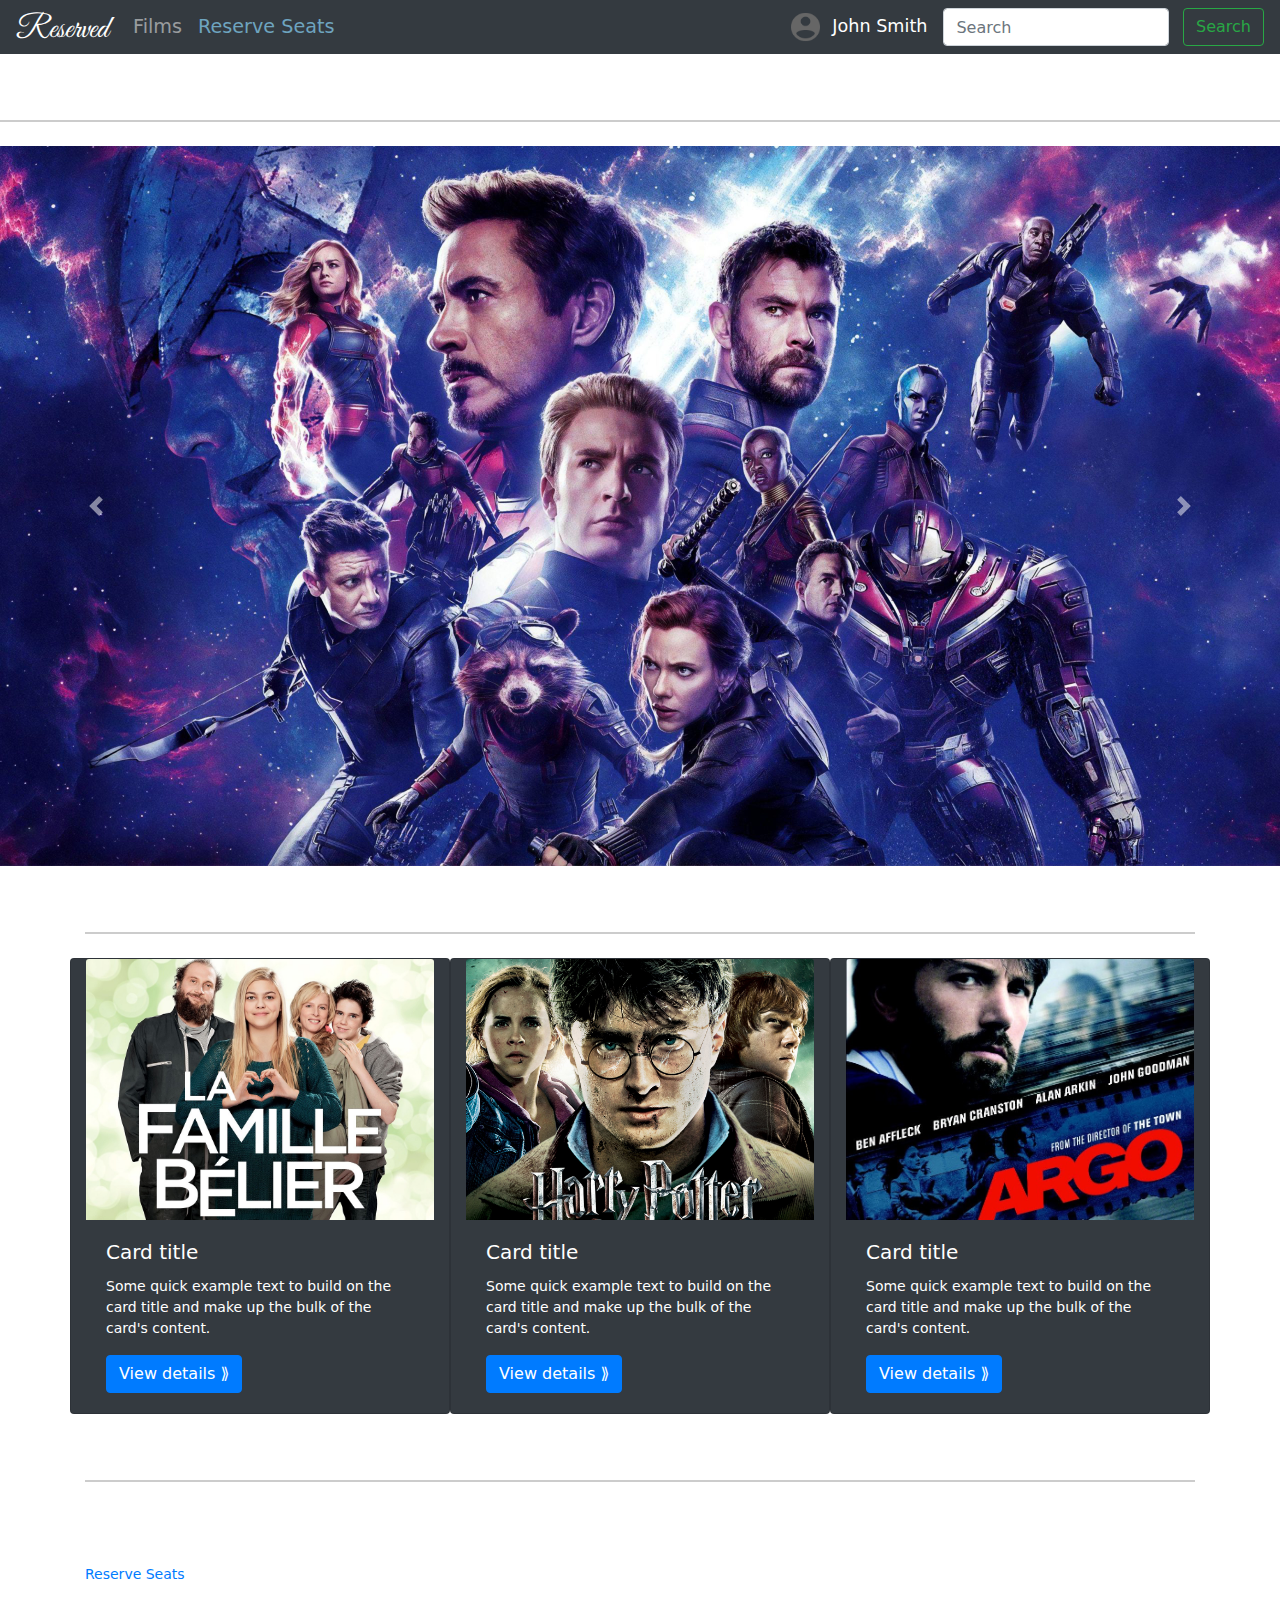
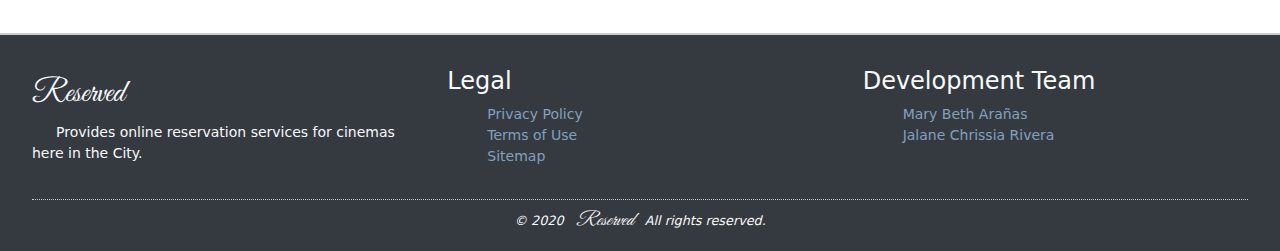
==== commit 1e5de021: "Major Update" ====
--- a/index.html
+++ b/index.html
@@ -124,55 +124,33 @@
     <script src="js/popper.min.js"></script>
     <script src="js/bootstrap.min.js"></script>
 
-    <footer class="mrs-footer row">
-        <div class="mrs-footer-addr col-sm">
-            <h1 class="mrs-brand footer-logo">Reserved</h1>
-            <p class="mrs-footer-desc mrs-paragraph">Provides online reservation services for cinemas here in the City.</p>
-            <h2>Contact</h2>
-            <address>
-                  4 Privet Drive, Little Whinging, SURREY<br>
-                  <a class="mrs-footer-btn btn btn-primary" href="mailto:jalane.rivera.aws@gmail.com">Email Us</a>
-            </address>
+    <footer class="mrs-footer text-light bg-dark">
+        <div class="row">
+            <div class="mrs-footer-col col-md-4">
+                <h4 class="mrs-brand">Reserved</h4>
+                <p class="mrs-footer-desc mrs-paragraph">Provides online reservation services for cinemas here in the City.</p>
+            </div>
+
+            <div class="mrs-footer-col col-md-4">
+                        <h4 class="nav-title">Legal</h4>
+                        <ul class="nav-ul">
+                            <li><a href="#">Privacy Policy</a></li>
+                            <li><a href="#">Terms of Use</a></li>
+                            <li><a href="#">Sitemap</a></li>
+                        </ul>
+            </div>
+
+            <div class="mrs-footer-col col-md-4">
+                        <h4 class="nav-title">Development Team</h4>
+                        <ul class="nav-ul">
+                            <li><a href="#">Mary Beth Arañas</a></li>
+                            <li><a href="#">Jalane Chrissia Rivera</a></li>
+                        </ul>
+            </div>
         </div>
 
-        <ul class="mrs-footer-nav col-sm">
-            <li class="nav-item">
-                <h2 class="nav-title">Developers</h2>
-
-                <ul class="nav-ul">
-                    <li>
-                        <a>Mary Beth Arañas</a>
-                    </li>
-
-                    <li>
-                        <a>Jalane Chrissia Rivera</a>
-                    </li>
-                </ul>
-            </li>
-            <li class="nav-item nav-item-extra">
-                <h2 class="nav-title">Technology</h2>
-                <ul class="nav-ul nav-ul-extra">
-                    <li><a href="#">Hardware Design</a></li>
-                    <li><a href="#">Software Design</a></li>
-                    <li><a href="#">Digital Signage</a></li>
-                    <li><a href="#">Automation</a></li>
-                    <li><a href="#">Artificial Intelligence</a></li>
-                    <li><a href="#">IoT</a></li>
-                </ul>
-            </li>
-
-            <li class="nav-item">
-                <h2 class="nav-title">Legal</h2>
-                <ul class="nav-ul">
-                    <li><a href="#">Privacy Policy</a></li>
-                    <li><a href="#">Terms of Use</a></li>
-                    <li><a href="#">Sitemap</a></li>
-                </ul>
-            </li>
-        </ul>
-
-        <div class="mrs-footer-copy">
-            <span>&copy; 2020 <span class="mrs-brand">Reserved</span> All rights reserved.</span>
+        <div class="mrs-footer-copy-wrapper">
+            <div class="mrs-footer-copy">&copy; 2020 <span class="mrs-brand">Reserved</span> All rights reserved.</div>
         </div>
     </footer>
 </body>
--- a/css/style.css
+++ b/css/style.css
@@ -47,9 +47,6 @@
   margin-top: 0px;
 }
 
-.row > div{
-    padding-top: 24px;
-}
 .mrs-navigation{
     z-index: 501;
     font-size: 1.1rem;
@@ -80,7 +77,7 @@
 }
 
 .mrs-navigation-link.mrs-navigation-link-reserve > a{
-    color: #FFFD82 !important;
+    color: #6EA4BF !important;
 }
 
 .mrs-navigation-link.mrs-navigation-link-reserve:hover > a{
@@ -93,7 +90,6 @@
 }
 
 .mrs-user{
-    /*text-align: right;*/
     padding: 0 16px;
 }
 
@@ -104,6 +100,26 @@
 .mrs-user-avatar{
     width: 2.4rem;
     padding-right: 4px;
+}
+
+/*  General Style */
+
+::-webkit-scrollbar {
+    width: 6px;
+    border-radius: 3px;
+}
+
+::-webkit-scrollbar-track {
+    background-color: rgba(0,0,0,0.4);
+}
+
+::-webkit-scrollbar-thumb {
+    background: #555;
+    border-radius: 3px;
+}
+
+::-webkit-scrollbar-thumb:hover {
+    background: #333;
 }
 
 .mrs-section{
@@ -126,285 +142,32 @@
     text-indent: 24px;
 }
 
-.mrs-now-showing{
-    margin: 0;
-}
-
-.mrs-now-showing > h2{
-    color: rgba(255, 255, 255, 0.8);
-    position: absolute;
-    top: 38px;
-    padding: 8px 8px;
-    width: 100%;
-    text-align: center;
-    display: inline;
-    z-index: 500;
-    font-size: 5.0rem !important;
-    background-color: rgba(0, 0, 0, 0.33);
-    border-bottom: none;
-    max-height: 320px
-}
-
-.mrs-featured-content > .card{
-    margin: 8px;
-    padding: 0;
-}
-
-.mrs-featured-film a{
-    display: block;
-}
-
-.mrs-reserve-cta-content > p{
-    width: 92%;
-    font-size: 1.2rem;
-    text-indent: 5.0rem;
-}
-
-.mrs-reserve-cta-btn{
-    padding: 8px 32px;
-    background-color: #FFFD82;
-    border-radius: 36px;
-    font-size: 1.2rem;
-    color: #444444;
-    border: 2px solid #FFFD82;
-    width: fit-content;
-    display: block;
-    margin: 0 auto;
-}
-
-.mrs-reserve-cta-btn:hover{
+.mrs-rounded-btn{
+    color: white;
+    padding: 0.5rem 2.0rem;
+    border-radius: 1.5rem;
+    background-color: #6EA4BF;
+    text-align: center;
+    text-transform: uppercase;
+    border: 2px solid #6EA4BF;
+}
+
+.mrs-rounded-btn:hover{
     text-decoration: none;
-    color: #FFFD82;
+    color: inherit;
     background-color: transparent;
 }
 
-.mrs-films > .card.mrs-film{  
-    padding-top: 36px;
-    background: transparent!important;
-    border: none;
-}
-
-.card.mrs-film {
-    position: relative;
-    overflow: hidden;
-}
-
-.card:hover .mrs-film-img:before {
-    bottom: 0;
-}
-
-.card .mrs-film-img img {
-    width: 100%;
-    transition: 0.5s;
-}
-
-.card:hover .mrs-film-img img {
-    filter: blur(2px);
-    transform: translateY(-30px);
-}
-
-.mrs-film-details {
-    position: absolute;
-    padding: 24px;
-    width: 100%;
-    height: 72%;
-    bottom: -54%;
-    left: 0;
-    box-sizing: border-box;
-    transition: 0.5s;
-    z-index: 2;
-    background-color: rgba(0,0,0,0.4);
-    font-size: 0.6rem;
-}
-
-a.mrs-film-reserve{ 
-    text-decoration: none;
-    padding: 0.1rem 0.8rem;
-    color: #FFFFFF;
-    font-size: 0.6rem;
-    background-color: #1bb55f;
-    border-radius: 1.0rem;
-    border: 2px solid #1bb55f;
-    float: right;
-}
-
-a.mrs-table:hover{
-    color: white;
-    background-color: transparent;
-}
-
-.card:hover .mrs-film-details {
-    bottom: 0;
-}
-
-.mrs-film-details .mrs-film-info, .mrs-film-details .mrs-film-reserve{
-    display: none;
-}
-
-.card:hover .mrs-film-details .mrs-film-info, .card:hover .mrs-film-reserve{
-    bottom: 0;
-    display: unset;
-}
-
-
-.mrs-film-details h2 {
-    color: #fff;
-    margin: 0;
-    padding: 0;
-    font-size: 20px;
-    text-overflow: ellipsis;
-    white-space: nowrap;
-    overflow: hidden;
-}
-
-.card:hover .mrs-film-details h2 {
-    color: #fff;
-    margin: 0;
-    padding: 0;
-    font-size: 20px;
-    text-overflow: unset;
-    white-space: unset;
-    overflow: unset;
-}
-
-.mrs-film-details h2 span {
-    font-size: 14px;
-    color: #ff9800;
-}
-
-.mrs-film-rating {
-    position: relative;
-    padding: 5px, 0;
-}
-
-.mrs-film-rating .fa {
-    color: #f7f406;
-    margin-right: 2px;
-    font-size: 16px;
-}
-
-.mrs-film-rating span {
-    color: #fff;
-    padding: 0 5px;
-}
-
-.mrs-film-tags {
-    position: relative;
-    margin-top: 5px;
-}
-
-.mrs-film-tags span {
-    padding: 2px 5px;
-    margin-right: 2px;
-    color: #fff;
-    display: inline-block;
-    border-radius: 4px;
-}
-
-.mrs-film-tags span.fantasy {
-    background: #7206f7;
-}
-
-.mrs-film-tags span.scifi {
-    background: #f70661;
-}
-
-.mrs-film-info {
-    margin-top: 8px;
-    color: #fff;
-}
-
-.mrs-film-info p {
-    margin: 15px 10px;
-}
-
-.reservation-list-button{ display: inline-block; }
-
-.cancel-list-button {  text-decoration: none;
-    padding: .2rem 1.2rem;
-    color: #FFFFFF;
-    background-color: #ff5b6b ;
-    border-radius: 1.0rem;
-    border: 2px solid #ff5b6b;
-}
-
-button.cancel-list-button:hover {   background: #ff0000;
-    background: transparent;
-    color: white; 
-}
-
-.edit-list-button {     text-decoration: none;
-    padding: .2rem 1.2rem;
-    color: #FFFFFF;
-    background-color: #007bff;
-    border-radius: 1.0rem;
-    border: 2px solid #007bff; 
-}
-
-button.edit-list-button:hover {  
-    background: transparent;
-    color: white; 
-}
-
-/*.star {
-    position: relative;
-}
-
-.star h4 {
-    margin: 0;
-    padding: 0;
-    font-size: 20px;
-    color: #f7f406
-}
-
-.star ul {
-    margin: 10px 0 0;
-    padding: 0;
-    display: flex;
-}
-
-.star ul li {
-    list-style: none;
-    width: 45px;
-    height: 45px;
-    background: #fff;
-    border-radius: 50%;
-    overflow: hidden;
-    margin-right: 6px;
-    border: 2px solid #fff;
-}
-
-.star ul li img {
-    width: 100%;
-}*/
-
-.mrs-reserve-film p.mrs-rating{
-    color: #FFFD82;
-}
-
-.mrs-reserve-film > div{
-    padding: 0;
-}
-
-.mrs-reserve-sched{
-    /*background-color: #343a40d6;*/
-    border: none;
-}
+/*   Table Style   */
 
 .mrs-table{
     margin: 0 auto;
     background-color: rgba(0,0,0,0.4);
 }
 
-.mrs-reserve-title{
-    font-size: 2.0rem;
-    color: white;
-    text-transform: capitalize;
-}
-
 .mrs-table thead tr{
-    color: #444444;
-    background-color: #FFFD82;
+    color: #FFFFFF;
+    background-color: #1C5D99;
 }
 
 .mrs-table tbody{
@@ -420,10 +183,10 @@
 .mrs-table a{
     text-decoration: none;
     padding: .2rem 1.2rem;
-    color: #FFFFFF;
-    background-color: #1bb55f;
+    color: #000000;
+    background-color: #6EA4BF;
     border-radius: 1.0rem;
-    border: 2px solid #1bb55f;
+    border: 2px solid #6EA4BF;
 }
 
 .mrs-table a:hover{
@@ -431,663 +194,45 @@
     background-color: transparent;
 }
 
-.mrs-reserve-search{
-    margin-top: 64px;
-    margin-bottom: 64px;
-}
-
-.mrs-reserve-search .form-group {
-    width: 100%;
-}
-
-.mrs-reserve-search input[type="search"]{
-    background-color: transparent;
-    border-left: 0px;
-    border-right: 0px;
-    border-top: 0px;
-    border-radius: 0px;
-    text-align: center;
-    color: white;
-    font-size: 1.4rem;
-}
-
-.mrs-reserve-search input[type="search"]:focus{
-    border: none;
-}
-
-.mrs-reserve-search-results{
+
+/*   Footer Style   */
+
+.mrs-footer{
+    padding: 32px 32px 8px 32px ;
+    border-top: 2px solid #CCCCCC;
+}
+
+.mrs-footer li{
+    list-style: none;
+}
+
+.mrs-footer a{
+    color: #83a0be;
+}
+
+.mrs-footer a:hover{
+    text-decoration: none;
+}
+
+.mrs-footer-copy-wrapper{
+    border-top: 1px dotted #ccc;
+    margin-top: 16px;
+    text-align: -webkit-center;
+    text-align: center;
+}
+
+.mrs-footer-copy{
     font-size: 0.8rem;
-}
-
-.mrs-reserve-search-results .mrs-film-details {
-    position: absolute;
-    padding: 24px;
-    width: 100%;
-    height: 74%;
-    bottom: -180px;
-    left: 0;
-    box-sizing: border-box;
-    transition: 0.5s;
-    z-index: 2;
-}
-
-.mrs-reserve-search-results > p{
-    font-size: 1.4rem;
-    display: block;
-    text-align: center;
-    text-transform: uppercase;
-}
-
-.mrs-seat{    
-    padding-top: 4px;
-    padding-bottom: 4px;
-}
-
-.mrs-seat > span{
-    display: none;
-    font-weight: bold;
-}
-
-.mrs-seat-selected{
-    background-color: #FFFD82; 
-    color: #333333;
-    border-color: #FFFD82; 
-}
-
-.mrs-seat-taken{
-    background-color: #9999FF; 
-    color: #333333;
-    border-color: #9999FF; 
-}
-
-.mrs-seat-available{
-    background-color: #FFFFFF; 
-    color: #333333;
-    border-color: #FFFFFF; 
-}
-
-/**.mrs-film-details {
-    bottom: -290px;
-}**/
-
-/*FOOTER CSS*/
-
-.mrs-footer {
-    display: flex;
-    flex-flow: row wrap;
-    padding: 30px 30px 20px 30px;
-    background-color: black;
-    border-top: 4px solid #BAD9B5;
-}
-
-.mrs-footer > * {
-    flex:  1 100%;
-}
-
-.mrs-footer-addr {
-    margin-right: 1.25em;
-}
-
-.mrs-footer-addr h2 {
-    margin-top: 1.3em;
-    font-size: 15px;
-    font-weight: 400;
-}
-
-.nav-title {
-    font-weight: 400;
-    font-size: 15px;
-}
-
-.mrs-footer address {
-    font-style: normal;
-    color: #999;
-}
-
-.mrs-footer-btn {
-    display: flex;
-    align-items: center;
-    justify-content: center;
-    height: 36px;
-    max-width: max-content;
-    border-radius: 100px;
-    line-height: 0;
-    margin: 0.6em 0;
-    font-size: 1rem;
-    padding: 0 1.3em;
-}
-
-.mrs-footer ul {
-    list-style: none;
-    padding-left: 0;
-}
-
-.mrs-footer li {
-    line-height: 2em;
-}
-
-.mrs-footer a {
-    text-decoration: none;
-}
-
-.mrs-footer-nav {
-    display: flex;
-    flex-flow: row wrap;
-}
-
-.mrs-footer-nav > * {
-    flex: 1 50%;
-    margin-right: 1.25em;
-}
-
-.nav-ul a {
-    color: #999;
-}
-
-.nav-ul-extra {
-    column-count: 2;
-    column-gap: 1.25em;
-}
-
-.mrs-footer-copy {
-    display: block;
-    color: #999;
-    text-align: center;
+    font-style: italic;
+    margin: 0 auto;
+    line-height: 2.6rem;
+    vertical-align: middle;
 }
 
 .mrs-footer-copy .mrs-brand{
-  font-size: 1.2rem;
-  margin-right: 4px;
-}
-  
-.mrs-footer-copy-links {
-    display: flex;
-    align-items: center;
-}
-
-.heart {
-    color: #2f2f2f;
-}
-
-@media screen and (min-width: 24.375em) {
-    .mrs-footer-legal .mrs-footer-legal-links {
-      margin-left: auto;
-    }
-}
-
-@media screen and (min-width: 40.375em) {
-    .mrs-footer-nav > * {
-        flex: 1;
-    }
-    
-    .nav-item-extra {
-        flex-grow: 2;
-    }
-    
-    .mrs-footer-addr {
-        flex: 1 0px;
-    }
-    
-    .mrs-footer-nav {
-        flex: 2 0px;
-    }
-}
-
-.mrs-film-reserve a{
-    text-decoration: none;
-    padding: .2rem 1.2rem;
-    color: #444444;
-    background-color: #FFFD82;
-    border-radius: 1.0rem;
-    border: 2px solid #FFFD82;
-}
-
-/* The Modal (background) */
-#mrs-summary .modal-content{
-    background-color: transparent; 
-    border: none;
-}
-
-.modal {
-  display: none; /* Hidden by default */
-  position: fixed; /* Stay in place */
-  z-index: 1; /* Sit on top */
-  left: 0;
-  top: 0;
-  width: 100%; /* Full width */
-  height: 100%; /* Full height */
-  overflow: auto; /* Enable scroll if needed */
-  background-color: rgb(0,0,0); /* Fallback color */
-  background-color: rgba(0,0,0,0.4); /* Black w/ opacity */
-}
-
-/* Modal Content/Box */
-.modal-content {
-  background-color: #fefefe;
-  margin: 15% auto; /* 15% from the top and centered */
-  padding: 20px;
-  border: 1px solid #888;
-  width: 80%; /* Could be more or less, depending on screen size */
-  color: #000000;
-  font-size: 62.5%; 
-}
-
-/* The Close Button */
-/*.close {
-  color: #aaa;
-  float: right;
-  font-size: 28px;
-  font-weight: bold;
-}
-
-.close:hover,
-.close:focus {
-  color: black;
-  text-decoration: none;
-  cursor: pointer;
-}*/
-
-/*MODAL CONTENT*/
-
-.main-wrapper
-{
-    border-radius: 15px 15px 15px 15px;
-    -moz-border-radius: 15px 15px 15px 15px;
-    -webkit-border-radius: 15px 15px 15px 15px;
-    border: none;
-    -webkit-box-shadow: 0px 20px 10px 10px rgba(0,0,0,0.1);
-    -moz-box-shadow: 0px 20px 10px 10px rgba(0,0,0,0.1);
-    box-shadow: 0px 20px 10px 10px rgba(0,0,0,0.1);
-}
-
-.basket-header
-{
-    border-radius: 15px 0 0 0;
-    -moz-border-radius: 15px 0 0 0;
-    -webkit-border-radius: 15px 0 0 0;
-    padding-left: 25px !important;
-}
-
-.creditcard-header
-{
-    border-radius: 0 15px 0 0;
-    -moz-border-radius: 0 15px 0 0;
-    -webkit-border-radius: 0 15px 0 0;
-    padding-left: 35px !important;
-}
-
-.panel-wrapper
-{
-}
-
-.panel-header
-{
-    background: #166D9A;
-    height: 80px;
-    padding: 15px 20px 0 20px;
-}
-
-.panel-wrapper .basket-header .column-titles
-{
-    color: #A2C6DD;
-    padding: 0;
-    margin: 0;
-    /* font-family: 'Anton', sans-serif; */
-    display: none;
-    visibility: hidden;
-}
-
-.fix-overflow
-{
-    padding-right: 5px !important;
-}
-
-.panel-wrapper .basket-body
-{
-    overflow-x: hidden;
-    overflow-y: auto;
-}
-
-.panel-wrapper .creditcard-body
-{
-    padding: 30px 40px 0 40px;
-}
-
-.panel-wrapper .panel-body
-{
-    font-weight: 400;
-    font-size: 1.2em;
-    outline: none !important;
-    min-height: 350px;
-    max-height: 350px;
-}
-
-.basket-body
-{
-    background: #F9F9F9;
-}
-
-.creditcard-body
-{
-    background: white;
-}
-
-.basket-body .row.product
-{
-    margin: 5px 0 5px 0;
-    padding:  5px 0 5px 0;
-    border-bottom: solid 1px #eeeeee;
-}
-
-.basket-body .row.product div
-{
-    color: #777879;
-    padding: 0 10px 0 10px;
-}
-
-.basket-body .row.product .product-image
-{
-}
-
-.product-image img
-{
-    -o-object-fit: contain;
-    object-fit: contain;
-    width: 100%;
-    min-width: 100%;
-    max-width: 100%;
-    max-height: 80px;
-}
-
-.card-wrapper
-{
-    height: 100%;
-}
-
-.padding-top-10
-{
-    padding-top: 10px !important;
-}
-
-.padding-top-20
-{
-    padding-top: 20px !important;
-}
-
-.padding-horizontal-40
-{
-    padding: 0 40px 0 40px;
-}
-
-.align-right
-{
-    text-align: right;
-}
-
-.align-center
-{
-    text-align: center;
-}
-
-.emphasized
-{
-    /* font-family: 'Anton', sans-serif; */
-    /* font-family: 'Roboto Condensed', sans-serif; */
-    /* font-family: 'Raleway', sans-serif; */
-    font-family: 'Open Sans', sans-serif;
-    font-weight: 600;
-    font-size: 1.6em;
-    color: white;
-}
-
-.description
-{
-    /* font-family: 'Anton', sans-serif; */
-    /* font-family: 'Roboto Condensed', sans-serif; */
-    /* font-family: 'Raleway', sans-serif; */
-    font-family: 'Open Sans', sans-serif;
-    font-weight: 400;
-    font-size: 1.2em;
-    color: #A2C6DD;
-}
-
-.panel-footer
-{
-    padding-top: 10px;
-    height: 150px;
-}
-
-.basket-footer
-{
-    background: #166D9A;
-    border-radius: 0 0 0 15px;
-    -moz-border-radius: 0 0 0 15px;
-    -webkit-border-radius: 0 0 0 15px;
-}
-
-.basket-footer .title, .basket-footer .subtitle
-{
-}
-
-.creditcard-footer
-{
-    background: white;
-    border-radius: 0 0 15px 0;
-    -moz-border-radius: 0 0 15px 0;
-    -webkit-border-radius: 0 0 15px 0;
-    padding: 75px 30px 0 30px;
-}
-
-.basket-footer .row .subtitle, .basket-footer .row .title
-{
-}
-
-.panel-footer hr
-{
-    margin: 3px 0 3px 0;
-    display: block;
-    height: 1px;
-    border: 0;
-    border-top: 1px solid #197fb3;
-    padding: 0;
-}
-
-.panel-footer button
-{
-    border: solid 1px #166D9A;
-    background: #166D9A;
-    font-family: 'Open Sans', sans-serif;
-    font-weight: 600;
-    color: white;
-    font-size: 1.3em;
-    text-transform: uppercase;
-    padding: 10px 15px 11px 15px;
-    border-radius: 5px;
-    -moz-border-radius: 5px;
-    -webkit-border-radius: 5px;
-}
-
-.panel-footer button:hover
-{
-    cursor: pointer;
-}
-
-button.cancel
-{
-    background: white;
-    color: #166D9A;
-}
-
-button.cancel:hover
-{
-    background: #ff0000;
-    border-color: #ff0000;
-    color: white;
-}
-
-button.confirm:hover
-{
-    background: #00b300;
-    border-color: #00b300;
-    color: white;
-}
-
-.dive
-{
-    margin-top: 5px;
-}
-
-.sub
-{
-    font-size: 75%;
-    color: #aaaaaa;
-}
-
-.very
-{
-    font-size: 2.1em;
-}
-
-.creditcard-body form
-{
-    font-size: 1.3em;
-}
- 
-.creditcard-body form i.fa
-{
-    margin-right: 10px;
-    color: #166D9A;
-}
-
-.creditcard-body form fieldset
-{
-    border-bottom: dotted 2px #D0D0D0;
-    margin-bottom: 25px;
-}
-
-.creditcard-body form input
-{
-    border: none;
-    font-weight: 600;
-    color: #555555;
-    width: 85%;
-    outline: none;
-}
-
-.creditcard-body form input::placeholder
-{
-    color: #D0D0D0;
-}
-
-.creditcard-body form label
-{
-    color:  #aaaaaa;
-}
-
-.additional
-{
-    font-weight: 300;
-    font-size: 80%;
-}
-
-.fa-info-circle
-{
-    color: #aaaaaa !important;
-}
-
-span.month.focused.active
-{
-    background: #166D9A !important;
-    background-image: none !important;
-}
-
-
-@media (max-width: 992px)
-{
-}
-
-@media (max-width: 767px)
-{
-    
-    .basket-header
-    {
-        border-radius: 15px 15px 0 0;
-        -moz-border-radius: 15px 15px 0 0;
-        -webkit-border-radius: 15px 15px 0 0;
-    }
-    
-    .basket-footer
-    {
-        background: #166D9A;
-        border-radius: 0;
-        -moz-border-radius: 0;
-        -webkit-border-radius: 0;
-    }    
-    
-    .creditcard-header
-    {
-        border-radius: 0;
-        -moz-border-radius: 0;
-        -webkit-border-radius: 0;
-    }
-    
-    .creditcard-footer
-    {
-        border-radius: 0 0 15px 15px;
-        -moz-border-radius: 0 0 15px 15px;
-        -webkit-border-radius: 0 0 15px 15px;
-    }
-    
-}
-
-
-/* Adjustments using Bootstrap breakpoints */
-
-@media (min-width: 576px) {
-    .mrs-seat > span{
-        display: inline;
-    }
-
-    .mrs-film-details {
-        bottom: -62%;
-        font-size: 0.7rem;
-    }
-}
-
-@media (min-width: 768px) {
-    section.mrs-user{
-        padding: 8px;
-        margin: 8px 0px;
-        background-color: #BBBBBB;
-        color: #555;
-        border-radius: 4px;
-        width: fit-content;
-    }
-
-    .mrs-film-details {
-        bottom: -56%;
-        font-size: 0.7rem;
-    }
-}
-
-@media (min-width: 992px) {
-    section.mrs-user{
-        padding: unset;
-        background-color: transparent;
-        color: unset;
-        padding-right: 8px;
-    }
-
-    .mrs-film-details {
-        bottom: -50%;
-        font-size: 0.8rem;
-    }
-
-    a.mrs-film-reserve{ 
-        font-size: 1.0rem;
-    }
-}
-
-@media (min-width: 1200px) {
-
-}+    font-size: 1.2rem!important;
+    padding: 0 8px; 
+}
+
+/*  Temp  */
+
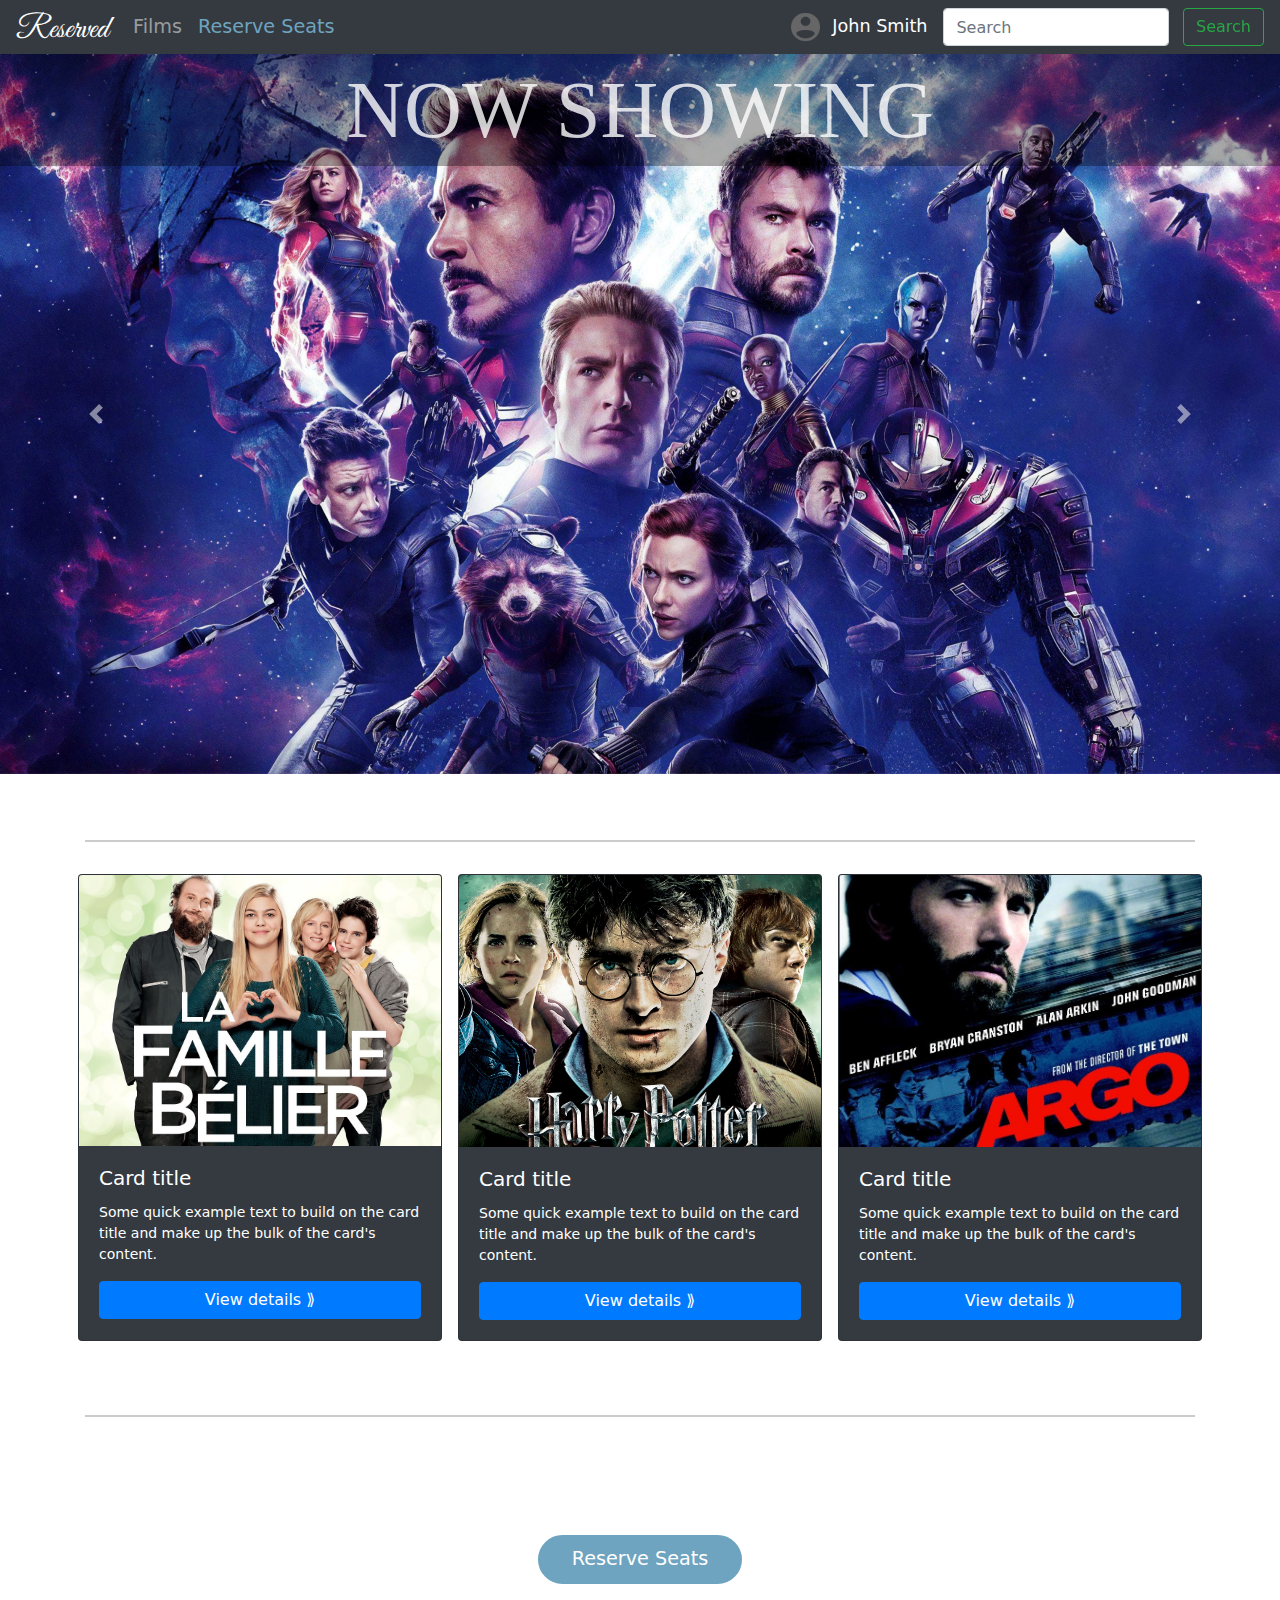
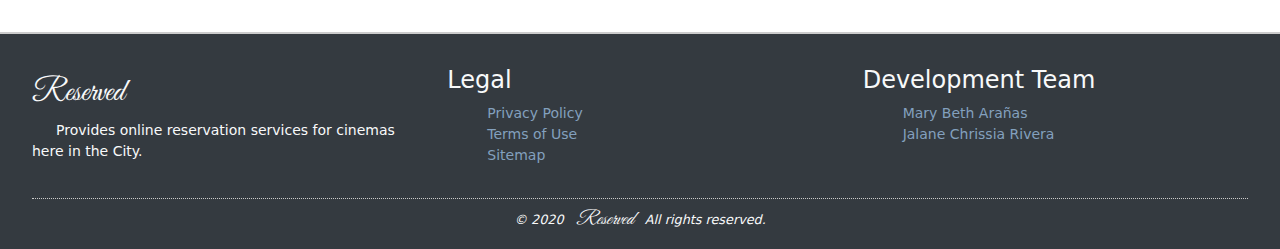
==== commit 30503a1c: "Minor" ====
--- a/index.html
+++ b/index.html
@@ -4,7 +4,7 @@
     <meta charset="utf-8">
     <meta name="viewport" content="width=device-width, initial-scale=1, shrink-to-fit=no">
     <link rel="stylesheet" href="css/bootstrap.min.css">
-    <link rel="stylesheet" href="css/style.css">
+    <link rel="stylesheet" href="css/index.css">
     <title>Reserved</title>
 </head>
 
--- a/css/index.css
+++ b/css/index.css
@@ -0,0 +1,53 @@
+@import "style.css";
+
+.mrs-now-showing{
+    margin: 0;
+}
+
+.mrs-now-showing > h2{
+    color: rgba(255, 255, 255, 0.8);
+    position: absolute;
+    top: 38px;
+    padding: 8px 8px;
+    width: 100%;
+    text-align: center;
+    display: inline;
+    z-index: 500;
+    font-size: 5.0rem !important;
+    background-color: rgba(0, 0, 0, 0.33);
+    border-bottom: none;
+    max-height: 320px
+}
+
+.mrs-featured-content > .card{
+    margin: 8px;
+    padding: 0;
+}
+
+.mrs-featured-film a{
+    display: block;
+}
+
+.mrs-reserve-cta-content > p{
+    width: 92%;
+    font-size: 1.2rem;
+    text-indent: 5.0rem;
+}
+
+.mrs-reserve-cta-btn{
+    padding: 8px 32px;
+    background-color: #6EA4BF;
+    border-radius: 36px;
+    font-size: 1.2rem;
+    color: white;
+    border: 2px solid #6EA4BF;
+    width: fit-content;
+    display: block;
+    margin: 0 auto;
+}
+
+.mrs-reserve-cta-btn:hover{
+    text-decoration: none;
+    color: #6EA4BF;
+    background-color: transparent;
+}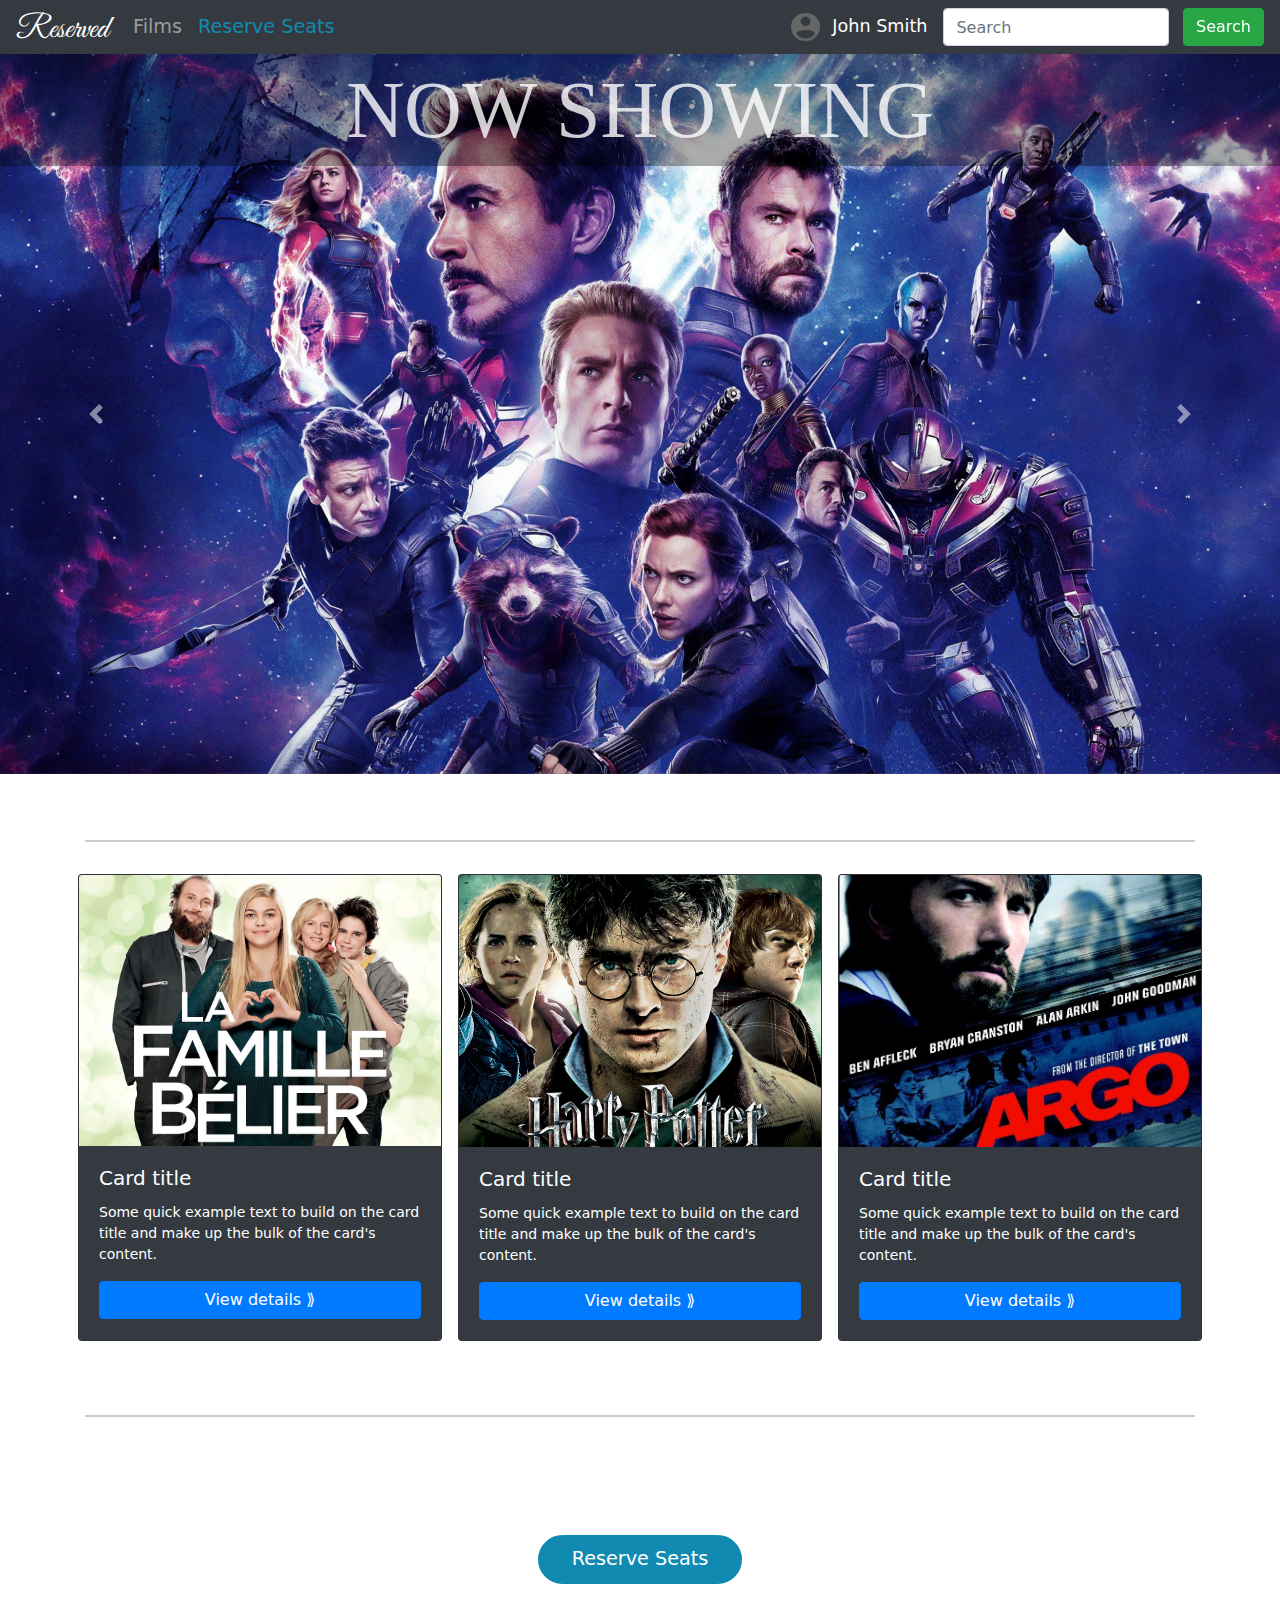
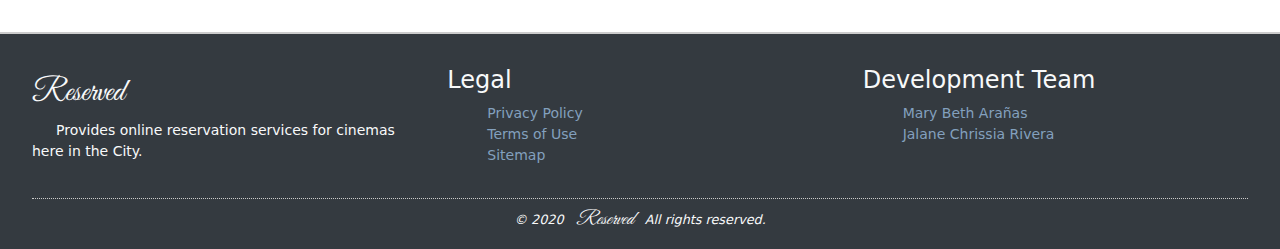
==== commit 25b8f12a: "Minor Update" ====
--- a/index.html
+++ b/index.html
@@ -22,25 +22,14 @@
                 <li class="mrs-navigation-link mrs-navigation-link-reserve nav-item">
                     <a class="nav-link" href="reserve.html">Reserve Seats</a>
                 </li>
-                <!--li class="nav-item dropdown">
-                    <a class="nav-link dropdown-toggle" href="#" id="navbarDropdown" role="button" data-toggle="dropdown" aria-haspopup="true" aria-expanded="false">
-                      Dropdown
-                    </a>
-                    <div class="dropdown-menu" aria-labelledby="navbarDropdown">
-                        <a class="dropdown-item" href="#">Action</a>
-                        <a class="dropdown-item" href="#">Another action</a>
-                        <div class="dropdown-divider"></div>
-                        <a class="dropdown-item" href="#">Something else here</a>
-                    </div>
-                </li-->
             </ul>
             <section class="mrs-user navigation-link">
                 <img class="mrs-user-avatar" src="img/user-avatar.png">
                 <span>John Smith</span>
             </section>
-            <form class="mrs-nav-search form-inline my-2 my-lg-0">
-                <input class="form-control mr-sm-2" type="search" placeholder="Search" aria-label="Search">
-                <button class="btn btn-outline-success my-2 my-sm-0" type="submit">Search</button>
+            <form class="mrs-nav-search form-inline my-2 my-lg-0" method="get" target="reserve.html">
+                <input class="form-control mr-sm-2" type="search"  name="search" placeholder="Search" aria-label="Search">
+                <button class="btn btn-success my-2 my-sm-0" type="submit">Search</button>
             </form>
         </div>
     </nav>
--- a/css/index.css
+++ b/css/index.css
@@ -36,11 +36,11 @@
 
 .mrs-reserve-cta-btn{
     padding: 8px 32px;
-    background-color: #6EA4BF;
+    background-color: #118AB2;
     border-radius: 36px;
     font-size: 1.2rem;
     color: white;
-    border: 2px solid #6EA4BF;
+    border: 2px solid #118AB2;
     width: fit-content;
     display: block;
     margin: 0 auto;
@@ -48,6 +48,6 @@
 
 .mrs-reserve-cta-btn:hover{
     text-decoration: none;
-    color: #6EA4BF;
+    color: #118AB2;
     background-color: transparent;
 }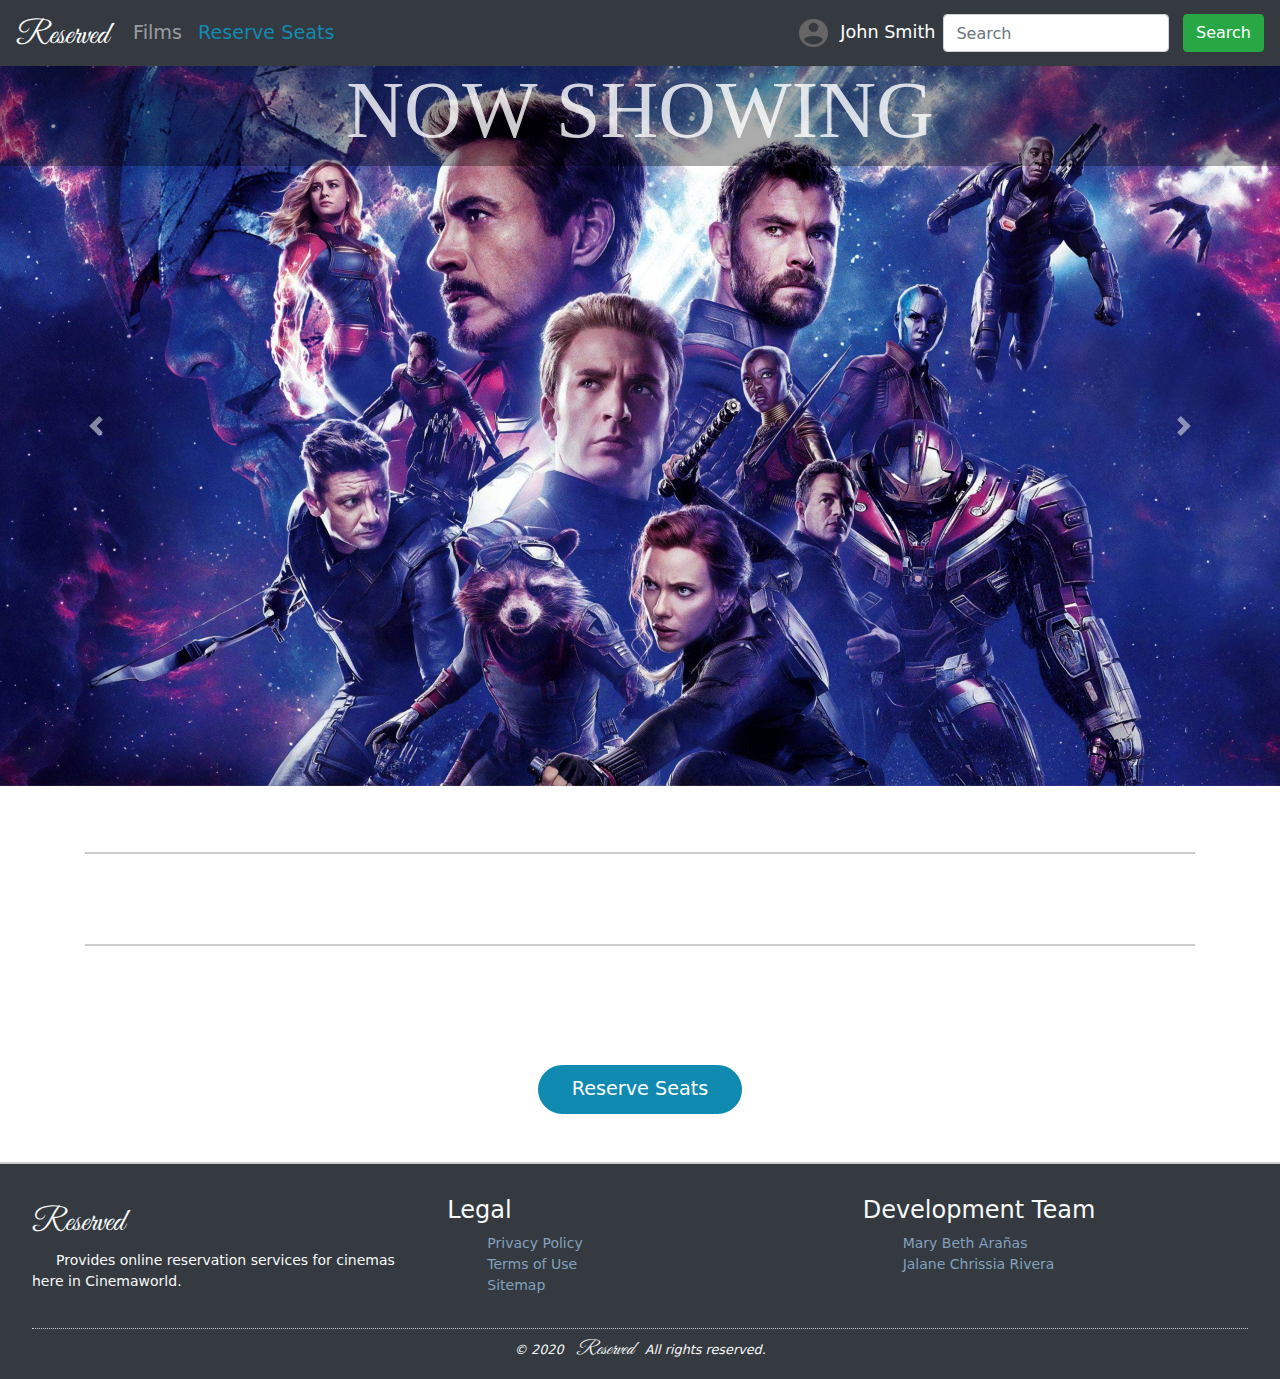
==== commit eb2dfe16: "featured films in index.html randomized" ====
--- a/index.html
+++ b/index.html
@@ -62,8 +62,8 @@
         </div>
         <div class="mrs-featured mrs-section container">
             <h2>Featured Films</h2>
-            <div class="row mrs-featured-content">
-                <div class="mrs-featured-film card col-sm bg-dark">
+            <div class="row mrs-featured-content" id="featured-films-section">
+                <!-- <div class="mrs-featured-film card col-sm bg-dark">
                     <img src="img/lfb/lfb-sm.jpg" class="card-img-top" alt="...">
                     <div class="card-body">
                         <h5 class="card-title">Card title</h5>
@@ -88,7 +88,7 @@
                         <p class="card-text">Some quick example text to build on the card title and make up the bulk of the card's content.</p>
                         <a href="#" class="btn btn-primary">View details &#10219</a>
                     </div>
-                </div>
+                </div> -->
             </div>
         </div>
         <div class="mrs-reserve-cta mrs-section container">
@@ -112,12 +112,13 @@
     <script src="js/jquery-3.4.1.slim.min.js"></script>
     <script src="js/popper.min.js"></script>
     <script src="js/bootstrap.min.js"></script>
+    <script src="js/script.js"></script>
 
     <footer class="mrs-footer text-light bg-dark">
         <div class="row">
             <div class="mrs-footer-col col-md-4">
                 <h4 class="mrs-brand">Reserved</h4>
-                <p class="mrs-footer-desc mrs-paragraph">Provides online reservation services for cinemas here in the City.</p>
+                <p class="mrs-footer-desc mrs-paragraph">Provides online reservation services for cinemas here in Cinemaworld.</p>
             </div>
 
             <div class="mrs-footer-col col-md-4">
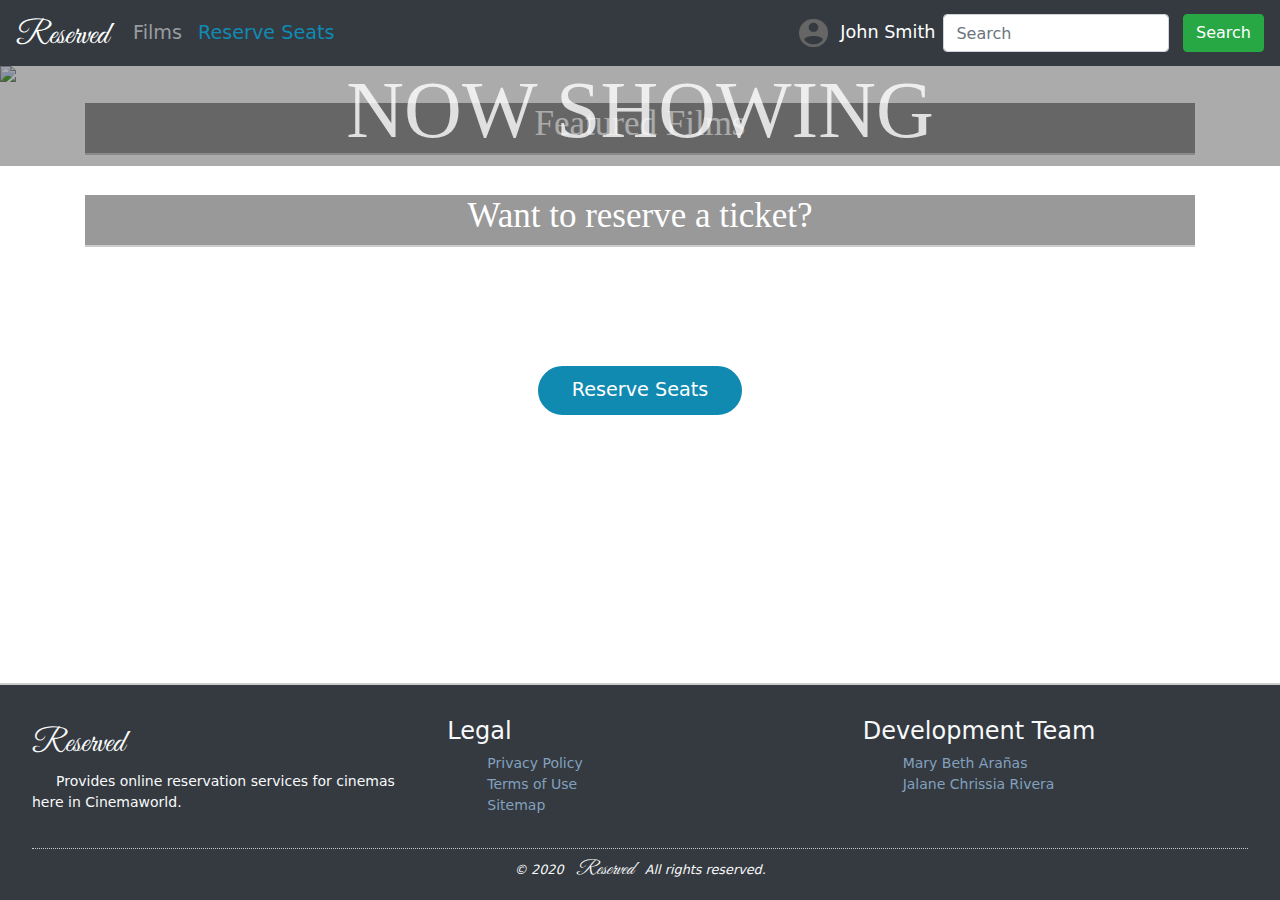
==== commit 7dbda0dd: "Major Update" ====
--- a/index.html
+++ b/index.html
@@ -6,6 +6,11 @@
     <link rel="stylesheet" href="css/bootstrap.min.css">
     <link rel="stylesheet" href="css/index.css">
     <title>Reserved</title>
+    <style type="text/css">
+        h2 {
+           background: rgba(0,0,0,0.4);
+        }
+    </style>
 </head>
 
 <body>    
@@ -27,7 +32,7 @@
                 <img class="mrs-user-avatar" src="img/user-avatar.png">
                 <span>John Smith</span>
             </section>
-            <form class="mrs-nav-search form-inline my-2 my-lg-0" method="get" target="reserve.html">
+            <form class="mrs-nav-search form-inline my-2 my-lg-0" method="get" action="reserve.html">
                 <input class="form-control mr-sm-2" type="search"  name="search" placeholder="Search" aria-label="Search">
                 <button class="btn btn-success my-2 my-sm-0" type="submit">Search</button>
             </form>
@@ -38,15 +43,9 @@
             <h2>NOW SHOWING</h2>
             <div class="mrs-now-showing-content">
                 <div id="carouselExampleControls" class="carousel slide" data-ride="carousel">
-                    <div class="carousel-inner">
+                    <div class="carousel-inner" id="now-showing-container">
                         <div class="carousel-item active">
-                            <img src="img/ae/ae-lg.jpeg" class="d-block w-100" alt="...">
-                        </div>
-                        <div class="carousel-item">
-                            <img src="img/lfb/lfb-lg.jpeg" class="d-block w-100" alt="...">
-                        </div>
-                        <div class="carousel-item">
-                            <img src="img/vbr/vbr-lg.png" class="d-block w-100" alt="...">
+                            <img src="img/bg.jfif" class="d-block w-100" alt="...">
                         </div>
                     </div>
                     <a class="carousel-control-prev" href="#carouselExampleControls" role="button" data-slide="prev">
@@ -58,37 +57,12 @@
                         <span class="sr-only">Next</span>
                     </a>
                 </div>
-            </div>
+            </div> 
         </div>
         <div class="mrs-featured mrs-section container">
             <h2>Featured Films</h2>
             <div class="row mrs-featured-content" id="featured-films-section">
-                <!-- <div class="mrs-featured-film card col-sm bg-dark">
-                    <img src="img/lfb/lfb-sm.jpg" class="card-img-top" alt="...">
-                    <div class="card-body">
-                        <h5 class="card-title">Card title</h5>
-                        <p class="card-text">Some quick example text to build on the card title and make up the bulk of the card's content.</p>
-                        <a href="#" class="btn btn-primary">View details &#10219</a>
-                    </div>
-                </div>
-
-                <div class="mrs-featured-film card col-sm bg-dark">
-                    <img src="img/dh/dh2-sm.jpg" class="card-img-top" alt="...">
-                    <div class="card-body">
-                        <h5 class="card-title">Card title</h5>
-                        <p class="card-text">Some quick example text to build on the card title and make up the bulk of the card's content.</p>
-                        <a href="#" class="btn btn-primary">View details &#10219</a>
-                    </div>
-                </div>
-
-                <div class="mrs-featured-film card col-sm bg-dark">
-                    <img src="img/ar/ar-sm.jpeg" class="card-img-top" alt="...">
-                    <div class="card-body">
-                        <h5 class="card-title">Card title</h5>
-                        <p class="card-text">Some quick example text to build on the card title and make up the bulk of the card's content.</p>
-                        <a href="#" class="btn btn-primary">View details &#10219</a>
-                    </div>
-                </div> -->
+                <!-- Some content here -->
             </div>
         </div>
         <div class="mrs-reserve-cta mrs-section container">
